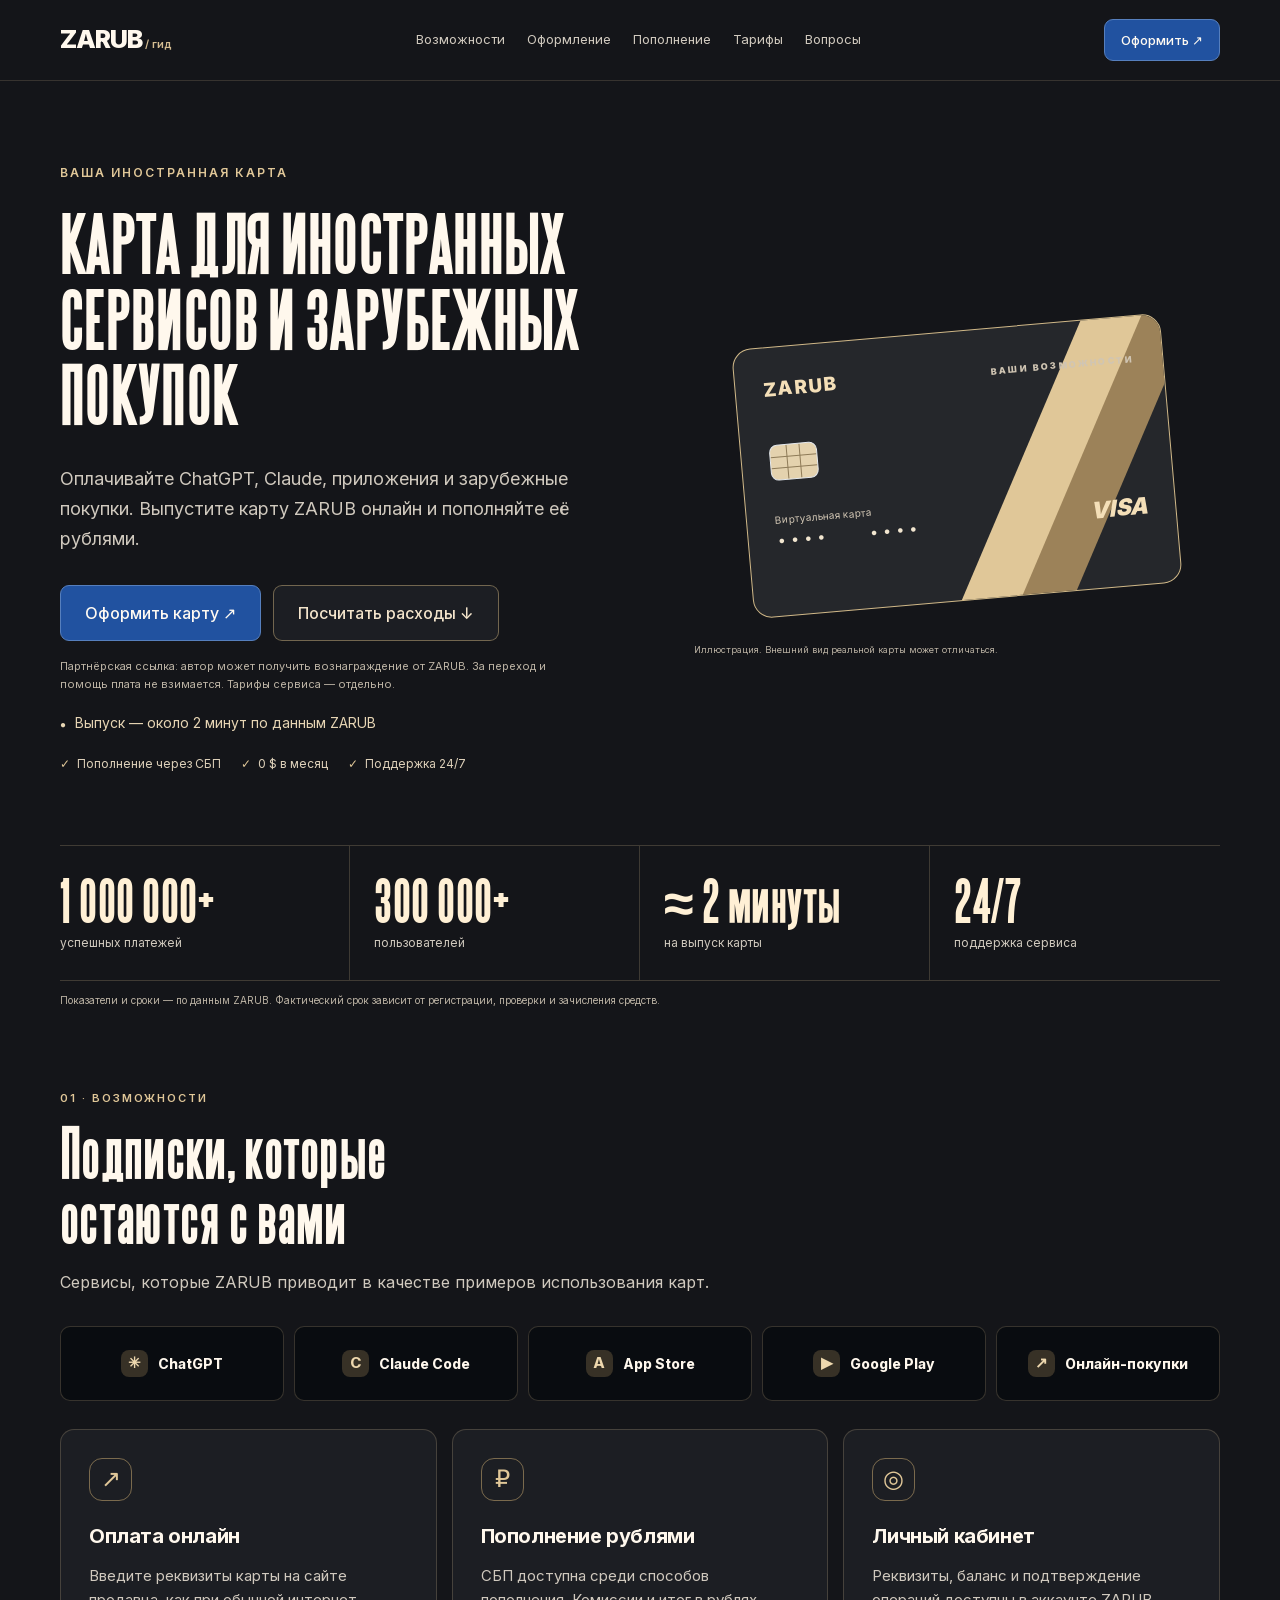
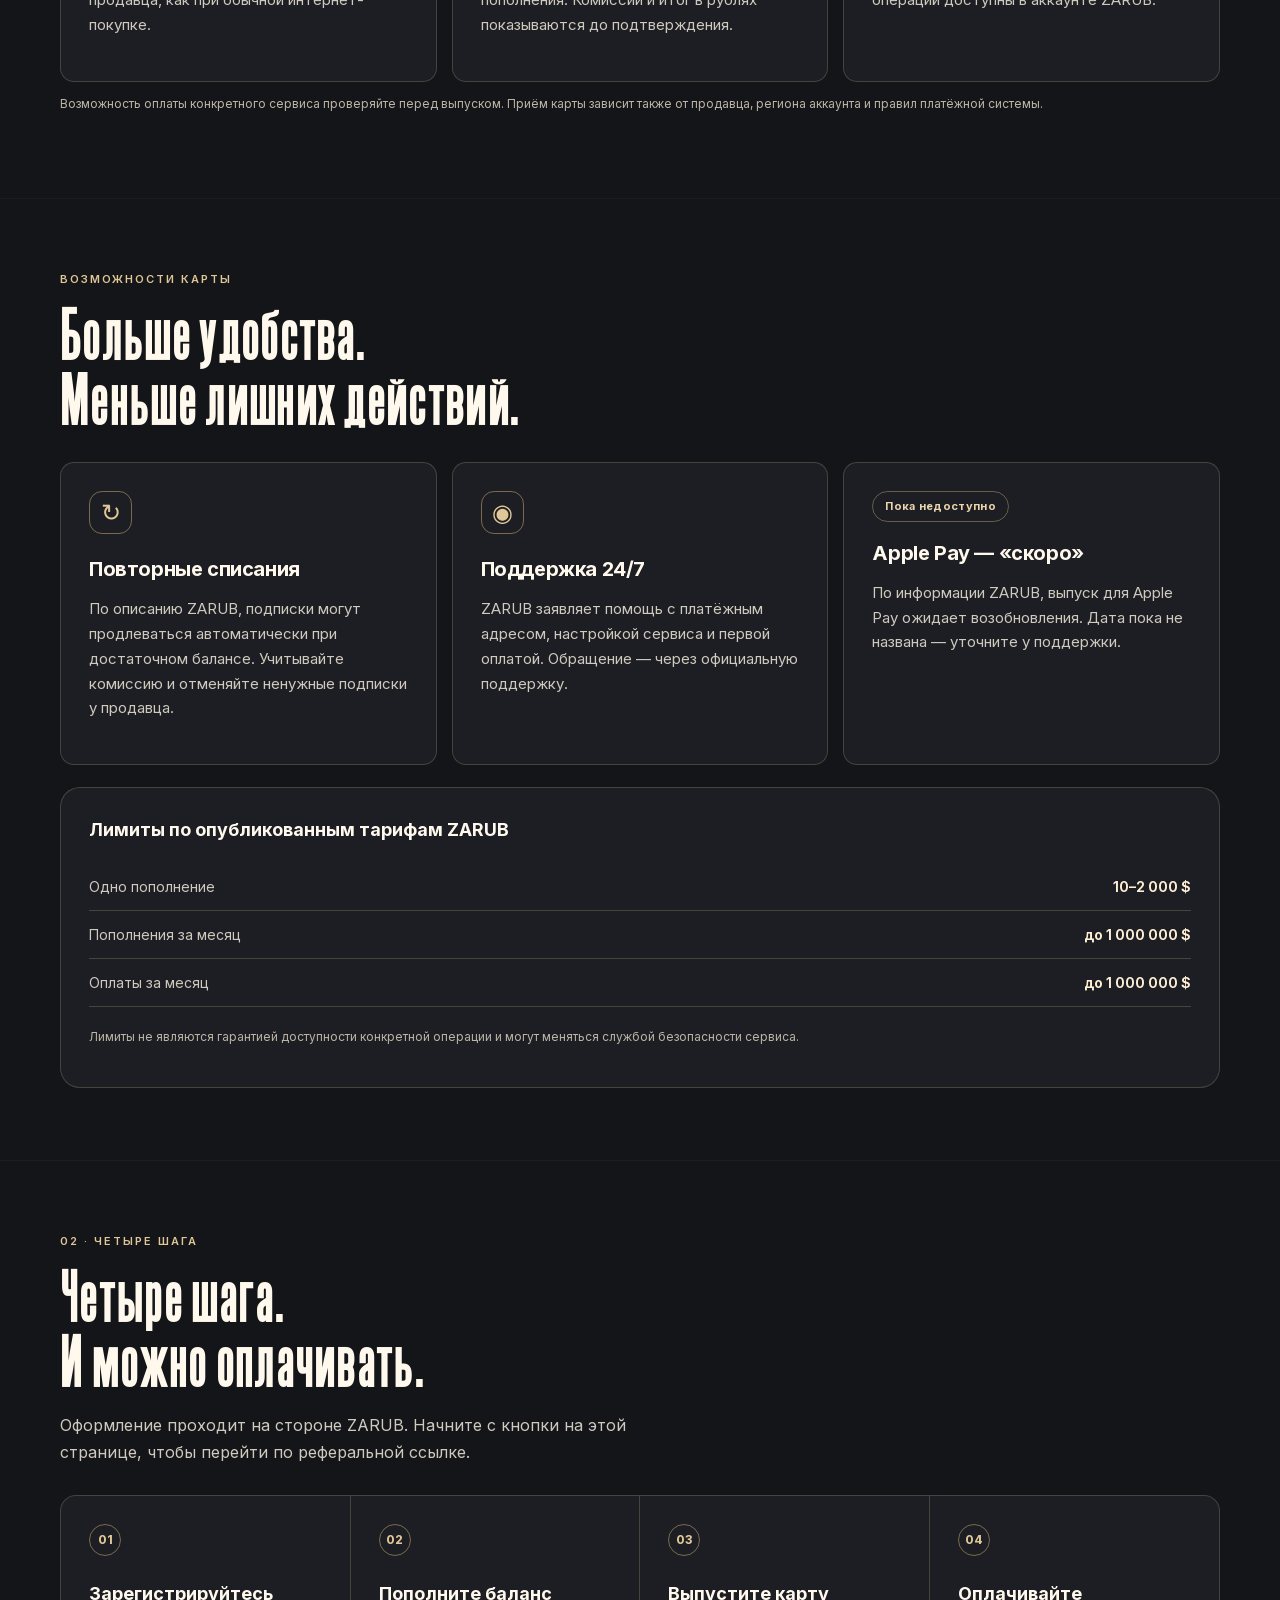
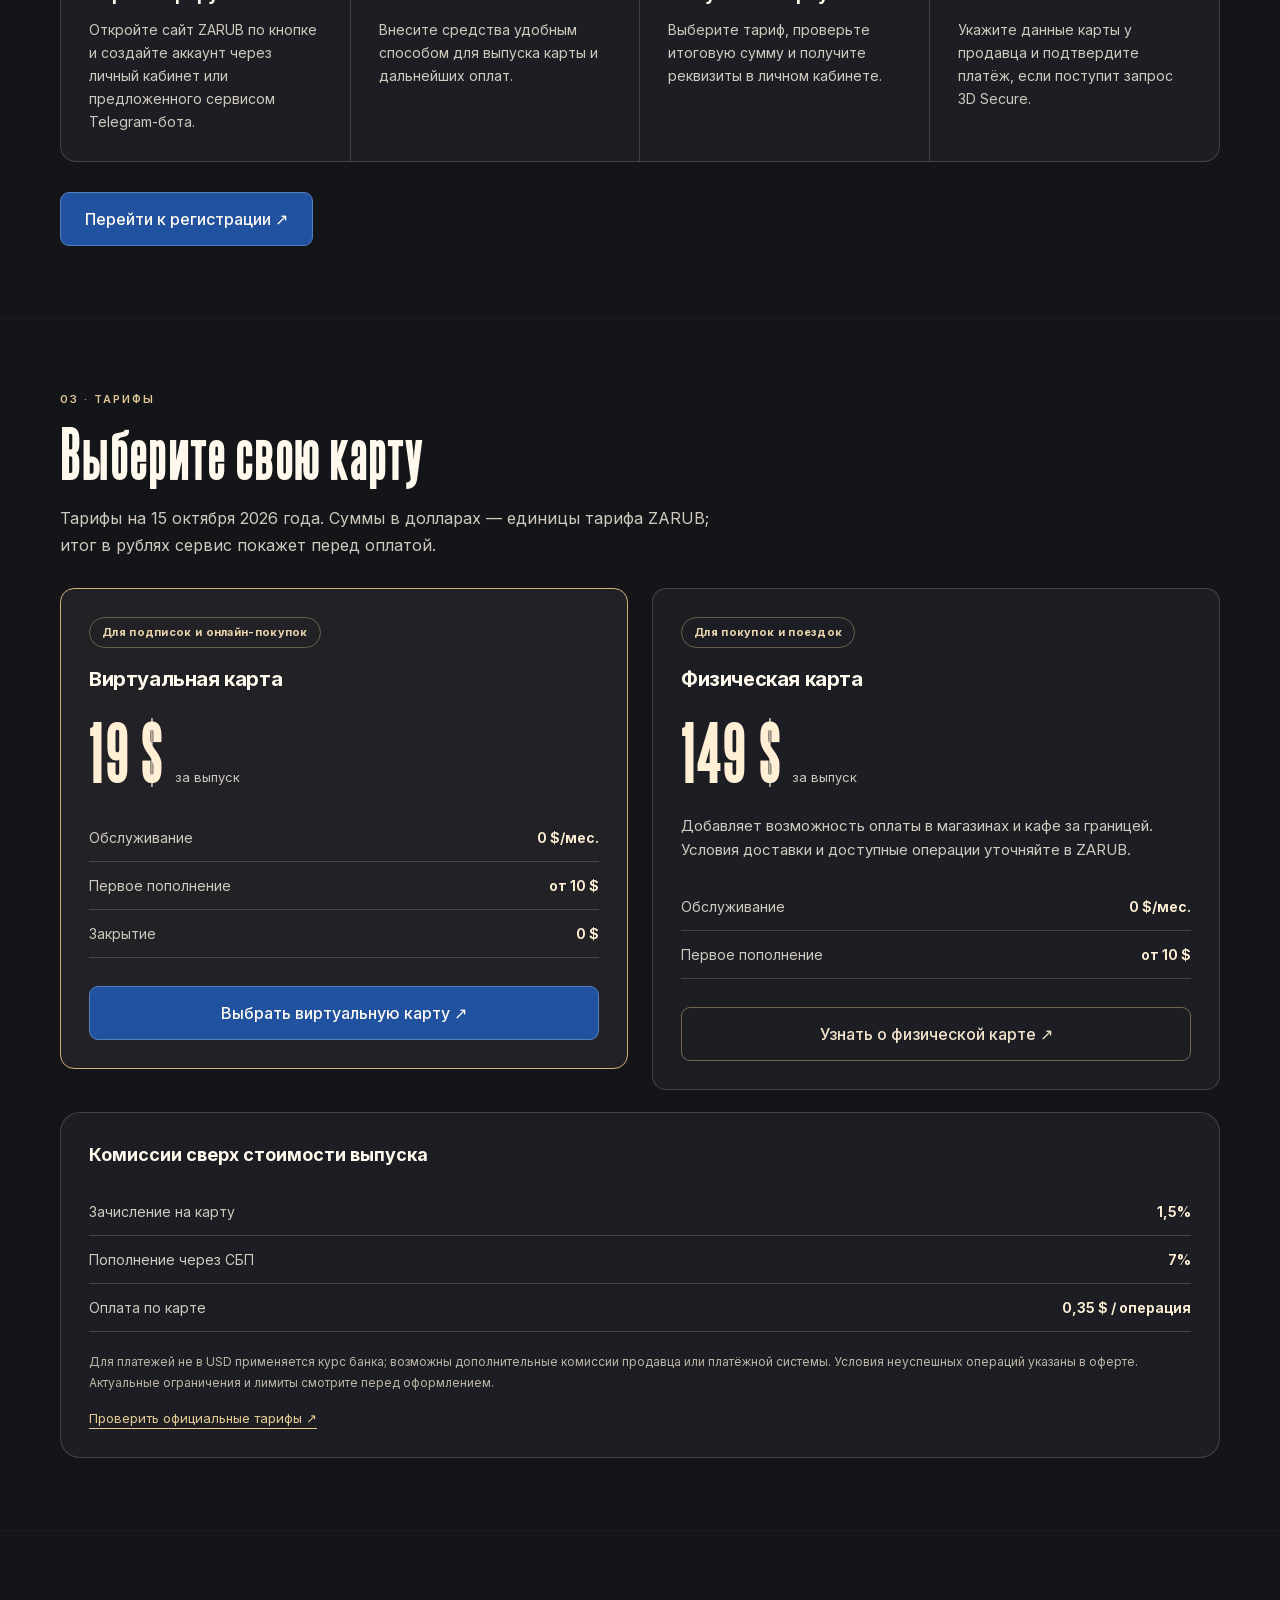
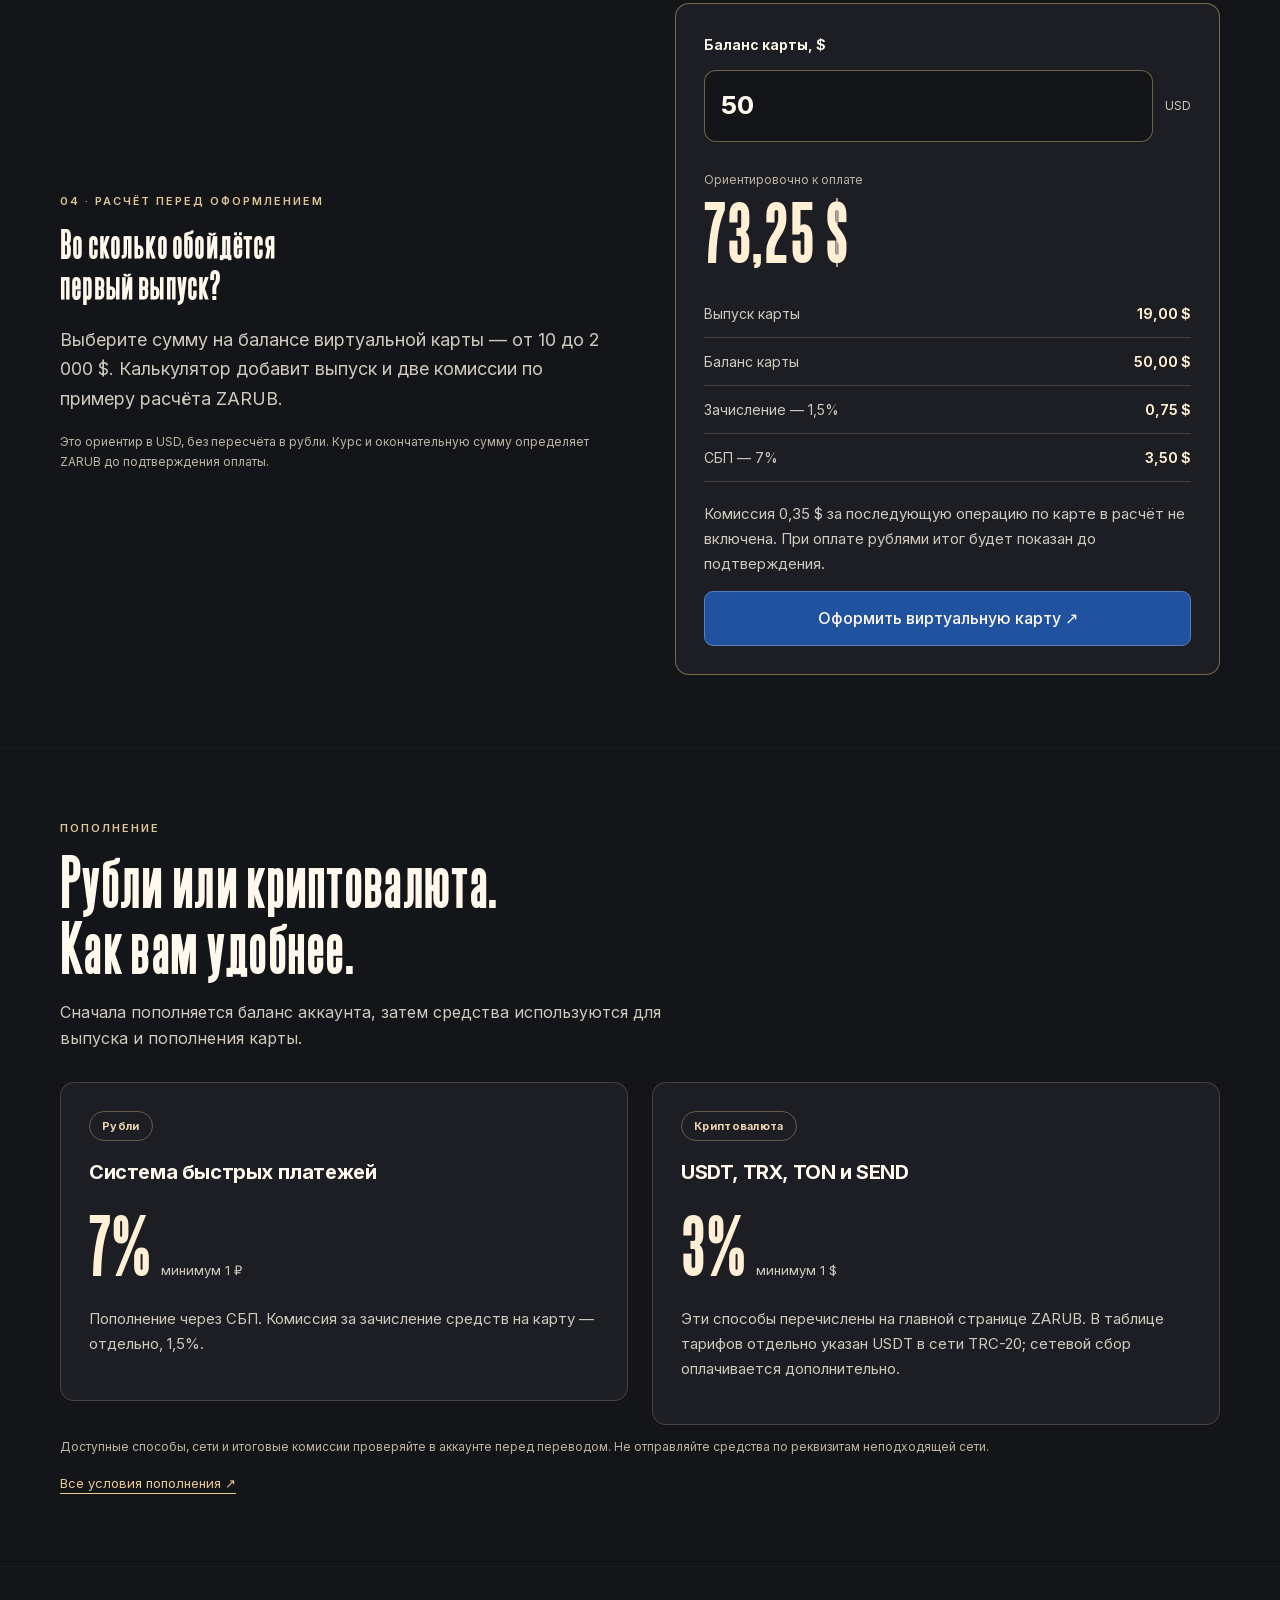
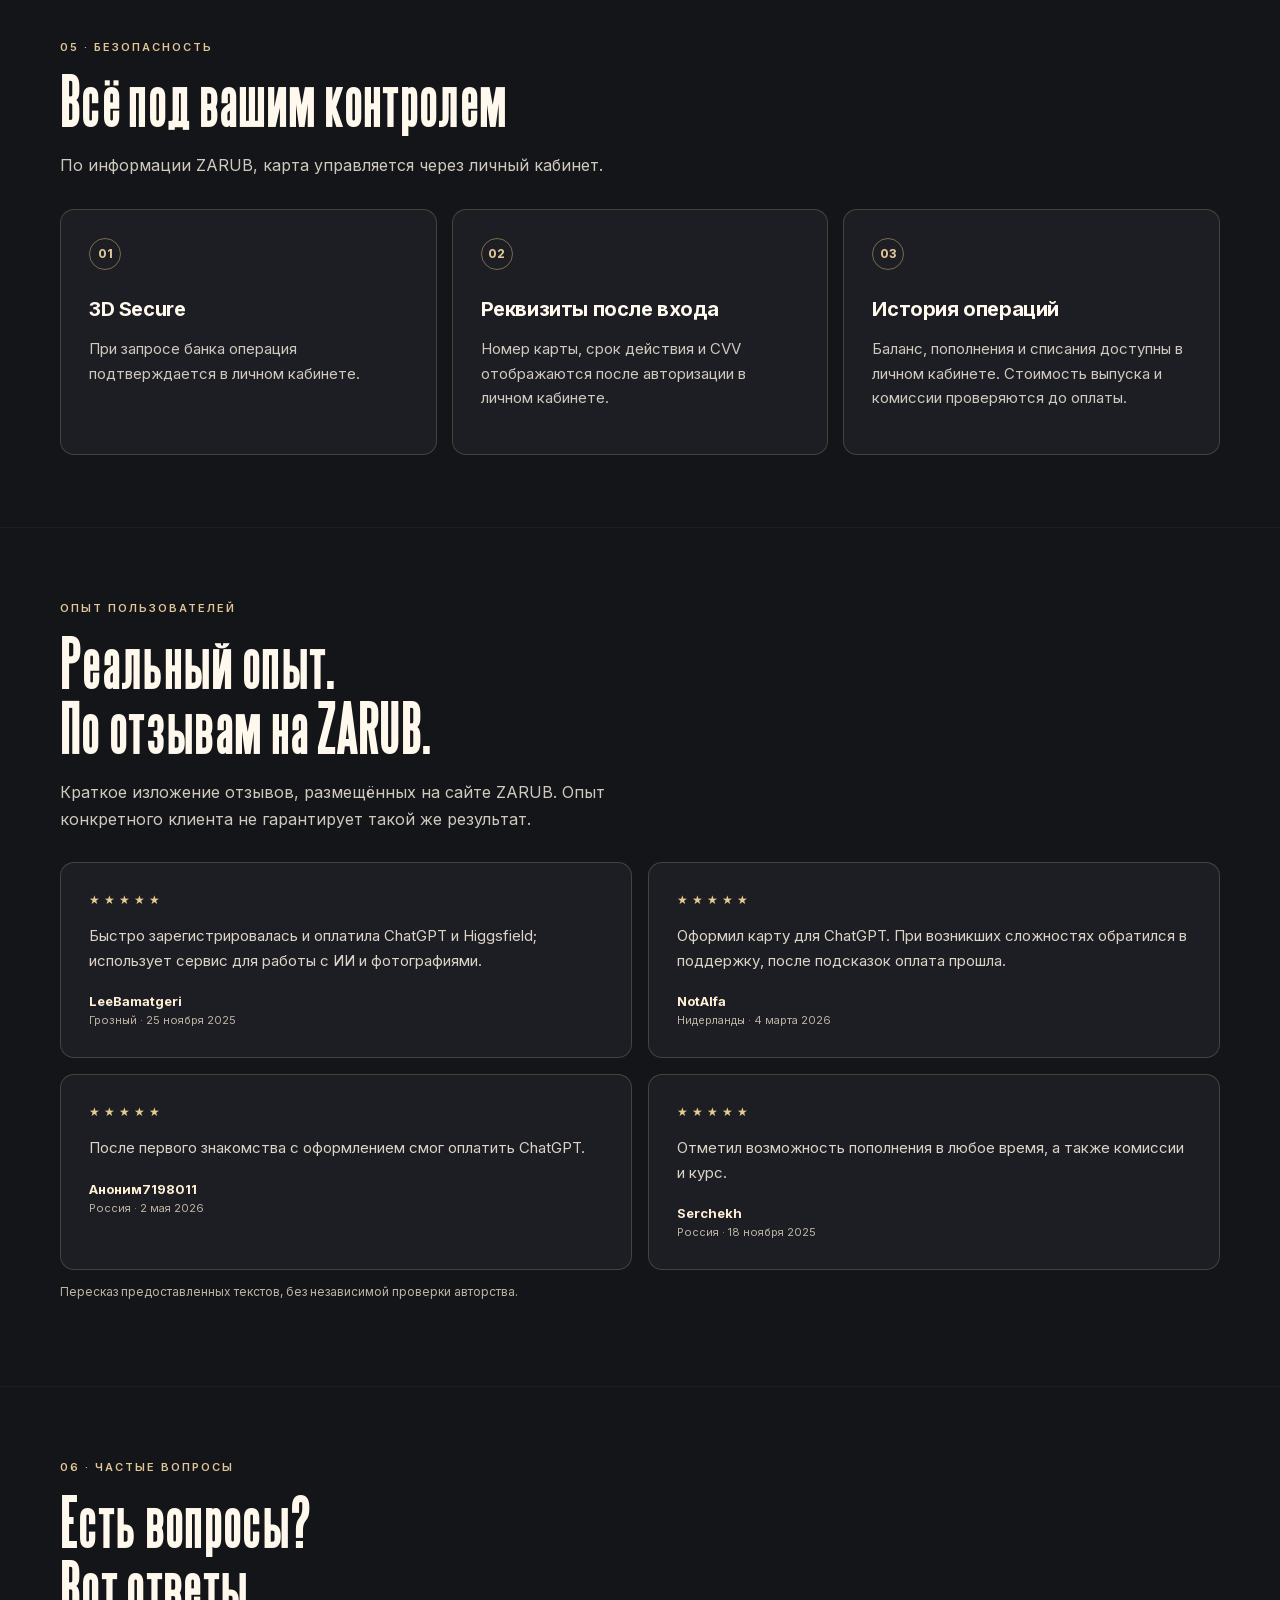
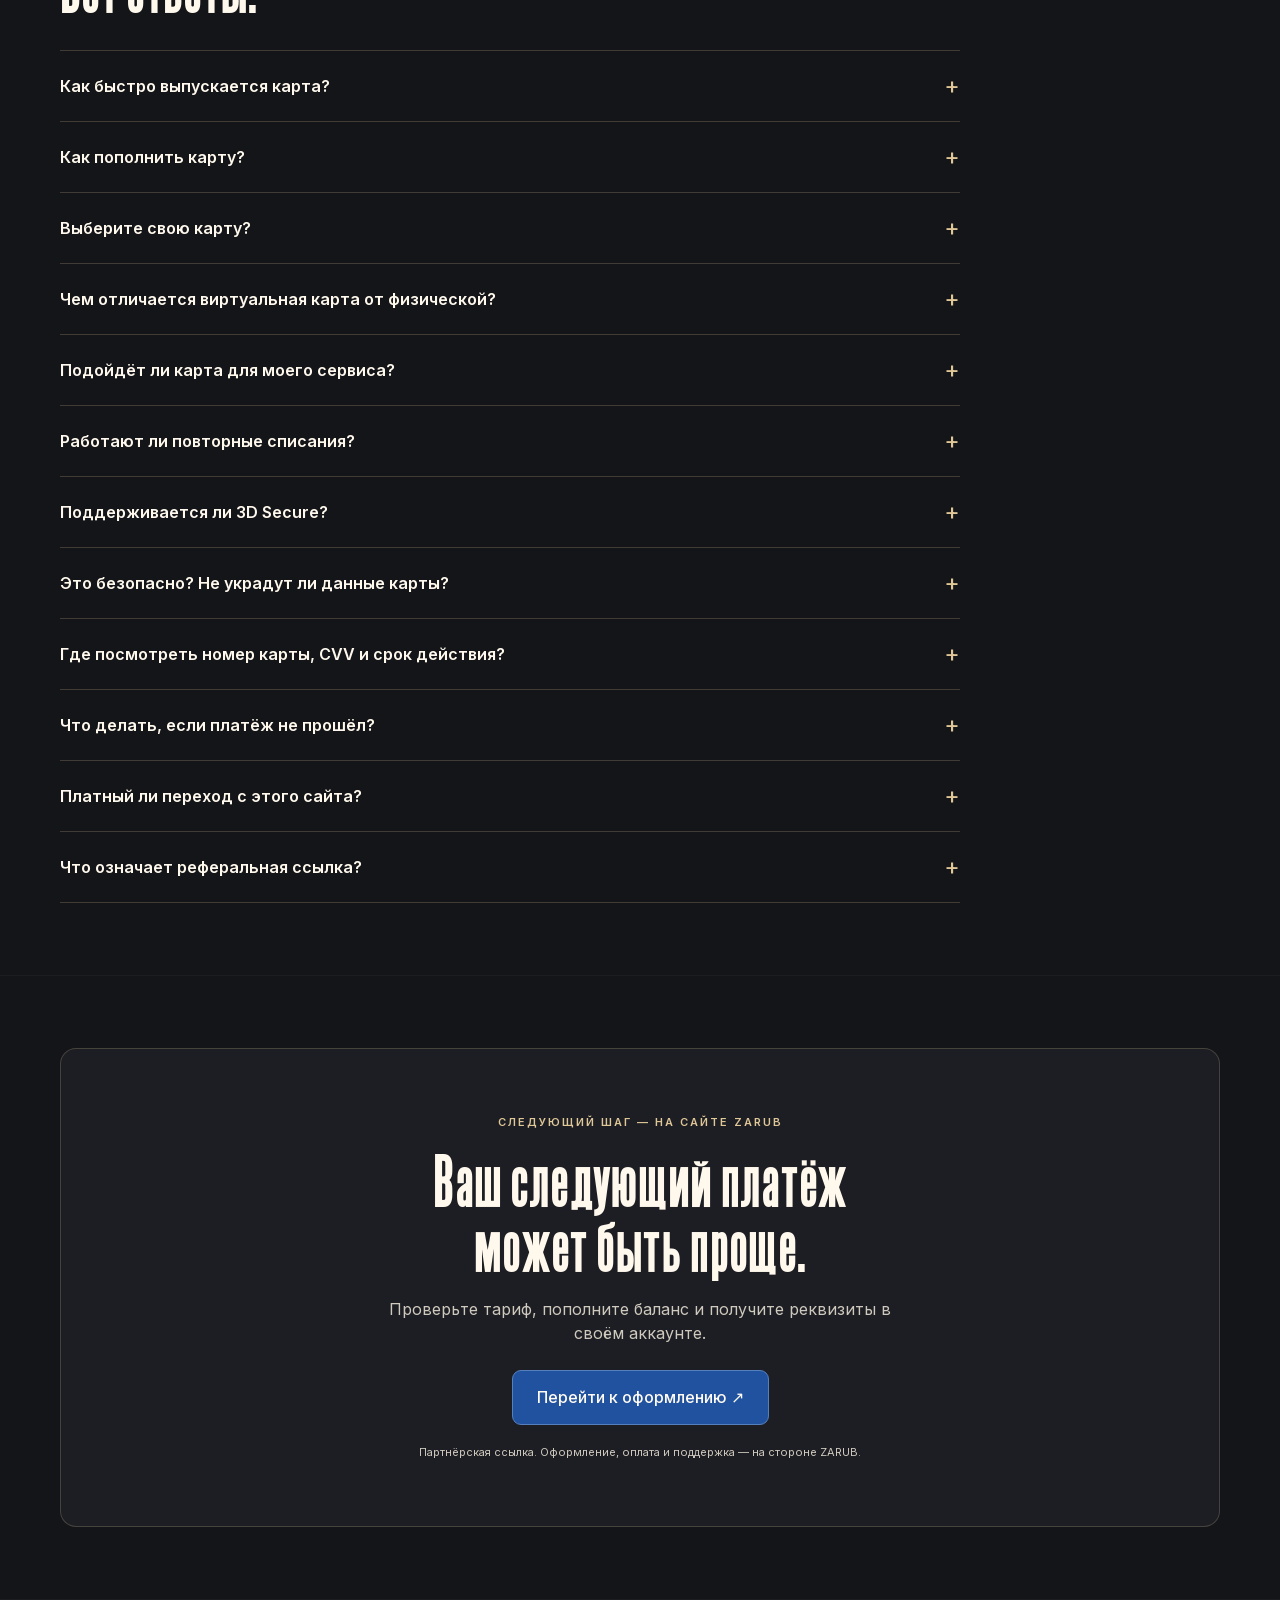
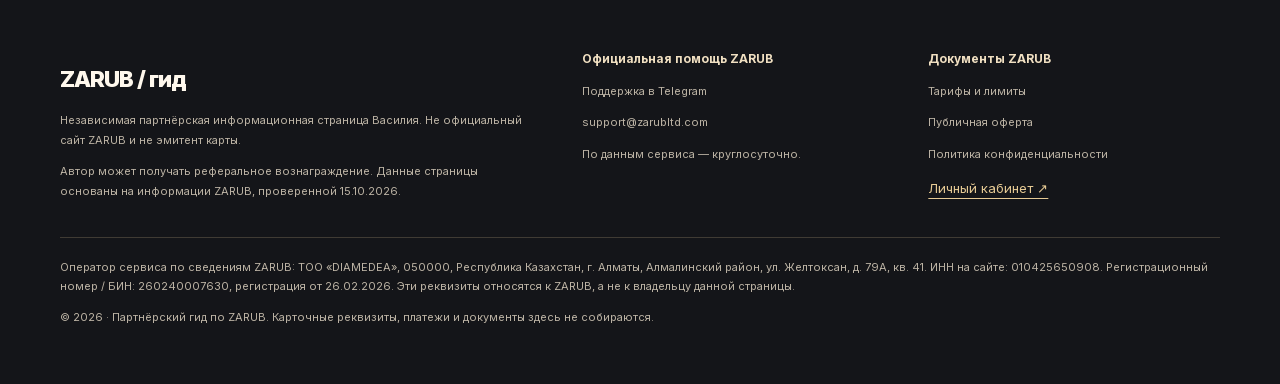
==== index.html @ df10bb23 "Publish full ZARUB referral website with calculator and search metadata" ====
<!doctype html>
<html lang="ru">
<head>
<meta charset="utf-8"><meta name="viewport" content="width=device-width, initial-scale=1">
<title>Карта для зарубежных подписок и покупок — оформление ZARUB</title>
<meta name="description" content="Виртуальная карта ZARUB для зарубежных сервисов: тарифы, комиссии, калькулятор расходов и оформление по партнёрской ссылке. Пополнение рублями через СБП.">
<meta name="robots" content="index,follow">

<meta name="theme-color" content="#141519"><link rel="stylesheet" href="assets/site.css"><link rel="canonical" href="https://vasiliy1564.github.io/card-guide/">
<link rel="icon" href="assets/favicon.svg" type="image/svg+xml">
<meta property="og:type" content="website">
<meta property="og:locale" content="ru_RU">
<meta property="og:title" content="Карта для зарубежных подписок и покупок — оформление ZARUB">
<meta property="og:description" content="Виртуальная карта ZARUB для зарубежных сервисов: тарифы, комиссии, калькулятор расходов и оформление по партнёрской ссылке. Пополнение рублями через СБП.">
<meta property="og:url" content="https://vasiliy1564.github.io/card-guide/">
</head><body><a class="skip-link" href="#services">К содержимому</a>
<header><div class="container nav"><a class="brand" href="#top">ZARUB<span> / гид</span></a><nav aria-label="Навигация"><a href="#services">Возможности</a><a href="#how">Оформление</a><a href="#topup">Пополнение</a><a href="#tariffs">Тарифы</a><a href="#faq">Вопросы</a></nav><a class="btn sm" href="https://zarub.io/?ref=wRZ2e0" target="_blank" rel="sponsored noopener">Оформить ↗</a></div></header>
<main id="top"><div class="container"><div class="hero"><div class="hero-copy"><span class="badge">Ваша иностранная карта</span><h1>Карта для иностранных сервисов и зарубежных покупок</h1><p class="lead">Оплачивайте ChatGPT, Claude, приложения и зарубежные покупки. Выпустите карту ZARUB онлайн и пополняйте её рублями.</p><div class="actions"><a class="btn" href="https://zarub.io/?ref=wRZ2e0" target="_blank" rel="sponsored noopener">Оформить карту ↗</a><a class="btn outline" href="#tariffs">Посчитать расходы ↓</a></div><p class="micro">Партнёрская ссылка: автор может получить вознаграждение от ZARUB. За переход и помощь плата не взимается. Тарифы сервиса — отдельно.</p><p class="hero-speed">Выпуск — около 2 минут по данным ZARUB</p><div class="hero-points"><span>Пополнение через СБП</span><span>0 $ в месяц</span><span>Поддержка 24/7</span></div></div><div class="visual"><div class="glow"></div><div class="visual-orbit"></div><div class="virtualcard" role="img" aria-label="Условная иллюстрация виртуальной карты, не реальные реквизиты"><div class="cardtop"><span>ZARUB</span><span class="card-kind">ВАШИ ВОЗМОЖНОСТИ</span></div><div class="chip"></div><div class="cardbottom"><div><small>Виртуальная карта</small><strong>•••• &nbsp; ••••</strong></div><div class="cardbrand">VISA</div></div></div><div class="floating"><strong>Около 2 минут на выпуск</strong>По информации сервиса</div><span class="visual-caption">Иллюстрация. Внешний вид реальной карты может отличаться.</span></div></div><div class="stats"><div class="stat"><strong>1 000 000+</strong><span>успешных платежей</span></div><div class="stat"><strong>300 000+</strong><span>пользователей</span></div><div class="stat"><strong>≈ 2 минуты</strong><span>на выпуск карты</span></div><div class="stat"><strong>24/7</strong><span>поддержка сервиса</span></div></div><p class="stat-note">Показатели и сроки — по данным ZARUB. Фактический срок зависит от регистрации, проверки и зачисления средств.</p></div>
<section id="services"><div class="container"><div class="sectionhead"><div class="section-label">01 · Возможности</div><h2>Подписки, которые<br>остаются с вами</h2><p>Сервисы, которые ZARUB приводит в качестве примеров использования карт.</p></div><div class="services"><span class="service"><em aria-hidden="true">✳</em>ChatGPT</span><span class="service"><em aria-hidden="true">C</em>Claude Code</span><span class="service"><em aria-hidden="true">A</em>App Store</span><span class="service"><em aria-hidden="true">▶</em>Google Play</span><span class="service"><em aria-hidden="true">↗</em>Онлайн-покупки</span></div><div class="grid"><article class="tile"><div class="icon">↗</div><h3>Оплата онлайн</h3><p>Введите реквизиты карты на сайте продавца, как при обычной интернет-покупке.</p></article><article class="tile"><div class="icon">₽</div><h3>Пополнение рублями</h3><p>СБП доступна среди способов пополнения. Комиссии и итог в рублях показываются до подтверждения.</p></article><article class="tile"><div class="icon">◎</div><h3>Личный кабинет</h3><p>Реквизиты, баланс и подтверждение операций доступны в аккаунте ZARUB.</p></article></div><p class="fine">Возможность оплаты конкретного сервиса проверяйте перед выпуском. Приём карты зависит также от продавца, региона аккаунта и правил платёжной системы.</p></div></section><section id="features"><div class="container"><div class="sectionhead"><div class="section-label">Возможности карты</div><h2>Больше удобства.<br>Меньше лишних действий.</h2></div><div class="grid"><article class="tile"><div class="icon">↻</div><h3>Повторные списания</h3><p>По описанию ZARUB, подписки могут продлеваться автоматически при достаточном балансе. Учитывайте комиссию и отменяйте ненужные подписки у продавца.</p></article><article class="tile"><div class="icon">◉</div><h3>Поддержка 24/7</h3><p>ZARUB заявляет помощь с платёжным адресом, настройкой сервиса и первой оплатой. Обращение — через официальную поддержку.</p></article><article class="tile"><span class="badge">Пока недоступно</span><h3 style="margin-top:18px">Apple Pay — «скоро»</h3><p>По информации ZARUB, выпуск для Apple Pay ожидает возобновления. Дата пока не названа — уточните у поддержки.</p></article></div><div class="notice" style="margin-top:22px"><strong>Лимиты по опубликованным тарифам ZARUB</strong><div class="lines"><div class="row"><span>Одно пополнение</span><b>10–2 000 $</b></div><div class="row"><span>Пополнения за месяц</span><b>до 1 000 000 $</b></div><div class="row"><span>Оплаты за месяц</span><b>до 1 000 000 $</b></div></div><p class="fine">Лимиты не являются гарантией доступности конкретной операции и могут меняться службой безопасности сервиса.</p></div></div></section><section id="how"><div class="container"><div class="sectionhead"><div class="section-label">02 · Четыре шага</div><h2>Четыре шага.<br>И можно оплачивать.</h2><p>Оформление проходит на стороне ZARUB. Начните с кнопки на этой странице, чтобы перейти по реферальной ссылке.</p></div><div class="steps"><article class="step"><div class="number">01</div><h3>Зарегистрируйтесь</h3><p>Откройте сайт ZARUB по кнопке и создайте аккаунт через личный кабинет или предложенного сервисом Telegram-бота.</p></article><article class="step"><div class="number">02</div><h3>Пополните баланс</h3><p>Внесите средства удобным способом для выпуска карты и дальнейших оплат.</p></article><article class="step"><div class="number">03</div><h3>Выпустите карту</h3><p>Выберите тариф, проверьте итоговую сумму и получите реквизиты в личном кабинете.</p></article><article class="step"><div class="number">04</div><h3>Оплачивайте</h3><p>Укажите данные карты у продавца и подтвердите платёж, если поступит запрос 3D Secure.</p></article></div><div class="actions"><a class="btn" href="https://zarub.io/?ref=wRZ2e0" target="_blank" rel="sponsored noopener">Перейти к регистрации ↗</a></div></div></section><section id="tariffs"><div class="container"><div class="sectionhead"><div class="section-label">03 · Тарифы</div><h2>Выберите свою карту</h2><p>Тарифы на 15 октября 2026 года. Суммы в долларах — единицы тарифа ZARUB; итог в рублях сервис покажет перед оплатой.</p></div><div class="split"><article class="tile"><span class="badge">Для подписок и онлайн-покупок</span><h3 style="margin-top:18px">Виртуальная карта</h3><div class="price">19 $ <small>за выпуск</small></div><div class="lines"><div class="row"><span>Обслуживание</span><b>0 $/мес.</b></div><div class="row"><span>Первое пополнение</span><b>от 10 $</b></div><div class="row"><span>Закрытие</span><b>0 $</b></div></div><a class="btn" href="https://zarub.io/?ref=wRZ2e0" target="_blank" rel="sponsored noopener">Выбрать виртуальную карту ↗</a></article><article class="tile"><span class="badge">Для покупок и поездок</span><h3 style="margin-top:18px">Физическая карта</h3><div class="price">149 $ <small>за выпуск</small></div><p>Добавляет возможность оплаты в магазинах и кафе за границей. Условия доставки и доступные операции уточняйте в ZARUB.</p><div class="lines"><div class="row"><span>Обслуживание</span><b>0 $/мес.</b></div><div class="row"><span>Первое пополнение</span><b>от 10 $</b></div></div><a class="btn outline" href="https://zarub.io/?ref=wRZ2e0" target="_blank" rel="sponsored noopener">Узнать о физической карте ↗</a></article></div><div class="notice" style="margin-top:22px"><strong>Комиссии сверх стоимости выпуска</strong><div class="lines"><div class="row"><span>Зачисление на карту</span><b>1,5%</b></div><div class="row"><span>Пополнение через СБП</span><b>7%</b></div><div class="row"><span>Оплата по карте</span><b>0,35 $ / операция</b></div></div><p class="fine">Для платежей не в USD применяется курс банка; возможны дополнительные комиссии продавца или платёжной системы. Условия неуспешных операций указаны в оферте. Актуальные ограничения и лимиты смотрите перед оформлением.</p><a class="source" href="https://zarub.io/tariffs" target="_blank" rel="noopener">Проверить официальные тарифы ↗</a></div></div></section><section id="calculator"><div class="container split"><div><div class="section-label">04 · Расчёт перед оформлением</div><h2 style="font-size:36px;line-height:1.15">Во сколько обойдётся<br>первый выпуск?</h2><p class="lead">Выберите сумму на балансе виртуальной карты — от 10 до 2 000 $. Калькулятор добавит выпуск и две комиссии по примеру расчёта ZARUB.</p><p class="fine">Это ориентир в USD, без пересчёта в рубли. Курс и окончательную сумму определяет ZARUB до подтверждения оплаты.</p></div><div class="tile"><label for="balance">Баланс карты, $</label><div class="money-input"><input id="balance" type="number" min="10" max="2000" step="0.01" value="50" inputmode="decimal" aria-describedby="calc-note"><span>USD</span></div><div id="calculation" aria-live="polite"><span class="fine">Ориентировочно к оплате</span><output id="total" class="sum">73,25 $</output><div class="lines"><div class="row"><span>Выпуск карты</span><b>19,00 $</b></div><div class="row"><span>Баланс карты</span><b id="base">50,00 $</b></div><div class="row"><span>Зачисление — 1,5%</span><b id="credit">0,75 $</b></div><div class="row"><span>СБП — 7%</span><b id="sbp">3,50 $</b></div></div></div><p id="calc-note" class="fine">Комиссия 0,35 $ за последующую операцию по карте в расчёт не включена. При оплате рублями итог будет показан до подтверждения.</p><a class="btn" href="https://zarub.io/?ref=wRZ2e0" target="_blank" rel="sponsored noopener">Оформить виртуальную карту ↗</a></div></div></section><section id="topup"><div class="container"><div class="sectionhead"><div class="section-label">Пополнение</div><h2>Рубли или криптовалюта.<br>Как вам удобнее.</h2><p>Сначала пополняется баланс аккаунта, затем средства используются для выпуска и пополнения карты.</p></div><div class="split"><article class="tile"><span class="badge">Рубли</span><h3 style="margin-top:18px">Система быстрых платежей</h3><div class="price">7% <small>минимум 1 ₽</small></div><p>Пополнение через СБП. Комиссия за зачисление средств на карту — отдельно, 1,5%.</p></article><article class="tile"><span class="badge">Криптовалюта</span><h3 style="margin-top:18px">USDT, TRX, TON и SEND</h3><div class="price">3% <small>минимум 1 $</small></div><p>Эти способы перечислены на главной странице ZARUB. В таблице тарифов отдельно указан USDT в сети TRC-20; сетевой сбор оплачивается дополнительно.</p></article></div><p class="fine">Доступные способы, сети и итоговые комиссии проверяйте в аккаунте перед переводом. Не отправляйте средства по реквизитам неподходящей сети.</p><a class="source" href="https://zarub.io/tariffs" target="_blank" rel="noopener">Все условия пополнения ↗</a></div></section><section id="security"><div class="container"><div class="sectionhead"><div class="section-label">05 · Безопасность</div><h2>Всё под вашим контролем</h2><p>По информации ZARUB, карта управляется через личный кабинет.</p></div><div class="grid"><article class="tile"><div class="number">01</div><h3>3D Secure</h3><p>При запросе банка операция подтверждается в личном кабинете.</p></article><article class="tile"><div class="number">02</div><h3>Реквизиты после входа</h3><p>Номер карты, срок действия и CVV отображаются после авторизации в личном кабинете.</p></article><article class="tile"><div class="number">03</div><h3>История операций</h3><p>Баланс, пополнения и списания доступны в личном кабинете. Стоимость выпуска и комиссии проверяются до оплаты.</p></article></div></div></section><section id="reviews"><div class="container"><div class="sectionhead"><div class="section-label">Опыт пользователей</div><h2>Реальный опыт.<br>По отзывам на ZARUB.</h2><p>Краткое изложение отзывов, размещённых на сайте ZARUB. Опыт конкретного клиента не гарантирует такой же результат.</p></div><div class="reviews"><article class="tile"><div class="stars" aria-label="5 из 5 по опубликованному отзыву">★★★★★</div><p>Быстро зарегистрировалась и оплатила ChatGPT и Higgsfield; использует сервис для работы с ИИ и фотографиями.</p><strong>LeeBamatgeri</strong><div class="review-meta">Грозный · 25 ноября 2025</div></article><article class="tile"><div class="stars" aria-label="5 из 5 по опубликованному отзыву">★★★★★</div><p>Оформил карту для ChatGPT. При возникших сложностях обратился в поддержку, после подсказок оплата прошла.</p><strong>NotAlfa</strong><div class="review-meta">Нидерланды · 4 марта 2026</div></article><article class="tile"><div class="stars" aria-label="5 из 5 по опубликованному отзыву">★★★★★</div><p>После первого знакомства с оформлением смог оплатить ChatGPT.</p><strong>Аноним7198011</strong><div class="review-meta">Россия · 2 мая 2026</div></article><article class="tile"><div class="stars" aria-label="5 из 5 по опубликованному отзыву">★★★★★</div><p>Отметил возможность пополнения в любое время, а также комиссии и курс.</p><strong>Serchekh</strong><div class="review-meta">Россия · 18 ноября 2025</div></article></div><p class="fine">Пересказ предоставленных текстов, без независимой проверки авторства.</p></div></section><section id="faq"><div class="container"><div class="sectionhead"><div class="section-label">06 · Частые вопросы</div><h2>Есть вопросы?<br>Вот ответы.</h2></div><div class="faq"><details><summary>Как быстро выпускается карта?</summary><p>ZARUB указывает около двух минут. Регистрация, проверки и пополнение могут потребовать дополнительного времени.</p></details><details><summary>Как пополнить карту?</summary><p>Через способы, доступные в вашем аккаунте ZARUB. Для СБП заявлена комиссия 7%; за зачисление на карту — 1,5%. Проверьте итоговую сумму перед оплатой.</p></details><details><summary>Выберите свою карту?</summary><p>Виртуальная — 19 $, физическая — 149 $. Обслуживание по опубликованным тарифам — 0 $ в месяц. Пополнение и операции оплачиваются отдельно.</p></details><details><summary>Чем отличается виртуальная карта от физической?</summary><p>Виртуальная предназначена для онлайн-оплаты. Физическая дополнительно рассчитана на покупки в магазинах и поездки за границей. Доступность конкретных операций уточняйте у сервиса.</p></details><details><summary>Подойдёт ли карта для моего сервиса?</summary><p>ZARUB приводит ChatGPT, Claude Code, App Store и Google Play среди примеров. Перед выпуском уточните совместимость вашего сервиса и региона аккаунта у поддержки.</p></details><details><summary>Работают ли повторные списания?</summary><p>По описанию ZARUB, рекуррентные списания поддерживаются при достаточном балансе. Совместимость конкретной подписки уточняйте у поддержки. Для отмены автопродления используйте настройки самого сервиса-продавца.</p></details><details><summary>Поддерживается ли 3D Secure?</summary><p>Согласно описанию ZARUB, подтверждение при запросе банка выполняется в личном кабинете.</p></details><details><summary>Это безопасно? Не украдут ли данные карты?</summary><p>ZARUB сообщает о доступе к реквизитам через аккаунт и подтверждении 3D Secure. Это не исключает всех рисков. Не сообщайте пароли и коды посторонним; данные карты вводите только на проверенной странице оплаты.</p></details><details><summary>Где посмотреть номер карты, CVV и срок действия?</summary><p>В личном кабинете ZARUB после оформления. На этой странице реквизиты и документы не запрашиваются.</p></details><details><summary>Что делать, если платёж не прошёл?</summary><p>Проверьте реквизиты, баланс с учётом комиссии и запрос подтверждения. Обратитесь в официальную поддержку ZARUB; до повторных попыток изучите условия комиссий за неуспешные операции в оферте.</p></details><details><summary>Платный ли переход с этого сайта?</summary><p>Нет. Автор страницы не берёт плату за переход и помощь. За выпуск карты и операции взимает плату ZARUB по своим тарифам.</p></details><details><summary>Что означает реферальная ссылка?</summary><p>Кнопки оформления ведут на zarub.io с кодом wRZ2e0. Если выполнены условия партнёрской программы, автор страницы может получить вознаграждение от ZARUB. Учёт перехода и начисление определяет сервис.</p></details></div></div></section><section><div class="container"><div class="cta"><div class="eyebrow">Следующий шаг — на сайте ZARUB</div><h2>Ваш следующий платёж<br>может быть проще.</h2><p>Проверьте тариф, пополните баланс и получите реквизиты в своём аккаунте.</p><a class="btn" href="https://zarub.io/?ref=wRZ2e0" target="_blank" rel="sponsored noopener">Перейти к оформлению ↗</a><p class="micro" style="margin:18px auto 0">Партнёрская ссылка. Оформление, оплата и поддержка — на стороне ZARUB.</p></div></div></section></main>
<footer><div class="container" style="display:block"><div class="footer-grid"><div><a class="brand" href="#top" style="text-decoration:none">ZARUB / гид</a><p>Независимая партнёрская информационная страница Василия. Не официальный сайт ZARUB и не эмитент карты.</p><p>Автор может получать реферальное вознаграждение. Данные страницы основаны на информации ZARUB, проверенной 15.10.2026.</p></div><div><strong>Официальная помощь ZARUB</strong><a href="https://t.me/zarub_help_bot" target="_blank" rel="noopener">Поддержка в Telegram</a><a href="mailto:support@zarubltd.com">support@zarubltd.com</a><p>По данным сервиса — круглосуточно.</p></div><div><strong>Документы ZARUB</strong><a href="https://zarub.io/tariffs" target="_blank" rel="noopener">Тарифы и лимиты</a><a href="https://zarub.io/offer" target="_blank" rel="noopener">Публичная оферта</a><a href="https://zarub.io/privacy" target="_blank" rel="noopener">Политика конфиденциальности</a><a class="source" href="https://zarub.io/?ref=wRZ2e0" target="_blank" rel="sponsored noopener">Личный кабинет ↗</a></div></div><p style="border-top:1px solid var(--line);padding-top:20px;margin-top:24px">Оператор сервиса по сведениям ZARUB: ТОО «DIAMEDEA», 050000, Республика Казахстан, г. Алматы, Алмалинский район, ул. Желтоксан, д. 79А, кв. 41. ИНН на сайте: 010425650908. Регистрационный номер / БИН: 260240007630, регистрация от 26.02.2026. Эти реквизиты относятся к ZARUB, а не к владельцу данной страницы.</p><p>© 2026 · Партнёрский гид по ZARUB. Карточные реквизиты, платежи и документы здесь не собираются.</p></div></footer><div class="mobile-cta"><a class="btn" href="https://zarub.io/?ref=wRZ2e0" target="_blank" rel="sponsored noopener">Оформить карту в ZARUB ↗</a></div>
<script src="assets/site.js" defer></script></body></html>
---- assets/site.css ----
@font-face{font-family:ZHeading;src:url([data-uri]) format("opentype");font-weight:700;font-style:normal;font-display:block;}@font-face{font-family:ZInter;src:url([data-uri]) format("woff2");font-weight:100 900;font-style:normal;font-display:block;unicode-range:U+0301,U+0400-045F,U+0490-0491,U+04B0-04B1,U+2116;}@font-face{font-family:ZInter;src:url([data-uri]) format("woff2");font-weight:100 900;font-style:normal;font-display:block;unicode-range:U+0000-00FF,U+0131,U+0152-0153,U+02BB-02BC,U+02C6,U+02DA,U+02DC,U+0304,U+0308,U+0329,U+2000-206F,U+20AC,U+2122,U+2191,U+2193,U+2212,U+2215,U+FEFF,U+FFFD;}
:root{color-scheme:dark;--bg:#060709;--panel:#0e1015;--text:#f7f8fc;--muted:#a5aab8;--line:#ffffff16;--accent:#7395ff;--blue:#345dff;--radius:22px}
*{box-sizing:border-box}html{scroll-behavior:smooth;scroll-padding-top:95px}body{margin:0;background:var(--bg);color:var(--text);font:16px/1.6 system-ui,-apple-system,"Segoe UI",Arial,sans-serif;-webkit-font-smoothing:antialiased}::selection{background:#345dff;color:white}a{color:inherit;text-decoration:none}button,input{font:inherit}a:focus-visible,summary:focus-visible,input:focus-visible,button:focus-visible{outline:3px solid #92adff;outline-offset:5px}.container{width:min(1160px,calc(100% - 48px));margin:auto}header{position:sticky;top:0;z-index:30;background:#060709e8;border-bottom:1px solid var(--line)}.nav{height:80px;display:flex;align-items:center;justify-content:space-between;gap:24px}.brand{font-size:25px;font-weight:950;letter-spacing:-1.2px;white-space:nowrap}.brand span{font-size:12px;letter-spacing:.4px;color:#8299ec;font-weight:600}nav{display:flex;gap:22px;font-size:13px;color:#aeb4c4}nav a:hover{color:white}.btn{display:inline-flex;align-items:center;justify-content:center;gap:14px;min-height:54px;padding:15px 24px;border:1px solid #6280ff;border-radius:12px;background:#345dff;color:white;font-size:15px;font-weight:750;line-height:1.4;transition:background .18s,transform .18s}.btn:hover{background:#4c71ff;transform:translateY(-2px)}.btn.outline{background:#ffffff04;border:1px solid #ffffff32;}.btn.outline:hover{background:#ffffff0c}.btn.sm{min-height:42px;padding:10px 16px;font-size:13px}.hero{display:grid;grid-template-columns:1.15fr 1fr;align-items:center;gap:30px;min-height:650px;padding:74px 0 56px}.badge{display:inline-flex;align-items:center;gap:8px;border:1px solid #5778ff42;background:#3158ff0a;color:#9bb2ff;border-radius:30px;padding:6px 12px;font-size:11px;font-weight:700;letter-spacing:.3px}.hero h1{font-size:clamp(46px,5.8vw,76px);font-weight:850;line-height:1.04;letter-spacing:-3.8px;margin:22px 0 24px}.grad{color:#6e92ff}.lead{font-size:18px;line-height:1.65;color:#afb6c8;max-width:560px}.hero .lead{max-width:510px}.actions{display:flex;flex-wrap:wrap;gap:12px;margin-top:30px}.micro{font-size:11px;line-height:1.65;color:#858d9f;max-width:530px;margin-top:16px}.hero-points{display:flex;flex-wrap:wrap;gap:8px 20px;margin-top:22px;font-size:12px;color:#bdc7e4}.hero-points span:before{content:'✓';color:#799aff;margin-right:7px}.visual{position:relative;min-height:430px;display:grid;place-items:center;isolation:isolate}.glow{position:absolute;inset:10% -10%;z-index:-1;background:#0a0e11;}.visual-orbit{position:absolute;width:380px;height:380px;border:1px solid #6488ff20;border-radius:50%;transform:rotate(-24deg) scaleY(.75);z-index:-1}.visual-orbit:after{content:'';position:absolute;inset:35px;border:1px solid #6488ff14;border-radius:50%}.virtualcard{position:relative;width:min(430px,100%);aspect-ratio:1.59;border:1px solid #606672;border-radius:23px;padding:28px;background:#0a0e11;transform:perspective(900px) rotateY(-12deg) rotateZ(-9deg);overflow:hidden}.virtualcard:before{content:'';position:absolute;inset:-80% 8% -80% 66%;transform:rotate(28deg);background:#0a0e11;width:54px;}.virtualcard:after{content:'';position:absolute;inset:0;background:#0a0e11;pointer-events:none}.cardtop,.cardbottom{position:relative;z-index:1;display:flex;justify-content:space-between;align-items:center}.cardtop{font-size:19px;font-weight:850;letter-spacing:1px}.cardtop .card-kind{font-size:9px;color:#bdc7df;letter-spacing:1.4px}.chip{position:relative;width:48px;height:36px;margin-top:40px;border-radius:8px;background:#0a0e11;border:1px solid #e4e8ed;overflow:hidden}.chip:before{content:'';position:absolute;inset:11px 0;border-block:1px solid #5b626b}.chip:after{content:'';position:absolute;inset:0 16px;border-inline:1px solid #5b626b}.cardbottom{margin-top:25px;align-items:end}.cardbottom small{font-size:10px;color:#a3acbd}.cardbottom strong{display:block;font-family:monospace;font-size:17px;font-weight:500;letter-spacing:3px;color:#d1d7e3}.cardbrand{font-style:italic;font-weight:900;font-size:23px}.floating{position:absolute;right:-8px;bottom:16px;width:226px;background:#10141fee;border:1px solid #5471ff45;border-radius:14px;padding:15px 18px;color:#8e9bb8;font-size:11px}.floating strong{display:block;color:white;font-size:13px;margin-bottom:2px}.floating strong:before{content:'↗';display:inline-grid;place-items:center;background:#345dff;width:25px;height:25px;border-radius:7px;margin-right:9px}.visual-caption{position:absolute;bottom:-16px;left:0;font-size:9px;color:#707b94}.stats{display:grid;grid-template-columns:repeat(4,1fr);border-block:1px solid var(--line);margin-top:12px}.stat{padding:27px 24px;border-right:1px solid var(--line)}.stat:first-child{padding-left:0}.stat:last-child{border:0}.stat strong{display:block;font-size:29px;letter-spacing:-1px;font-weight:800}.stat span{font-size:11px;color:#929bac}.stat-note{font-size:10px;color:#778092;margin-top:12px}section{padding:80px 0;border-bottom:1px solid #ffffff09;scroll-margin-top:80px}.sectionhead{max-width:710px;margin-bottom:30px}.section-label,.eyebrow{color:#7194ff;font-size:11px;font-weight:750;text-transform:uppercase;letter-spacing:2px}.sectionhead h2,h2{font-size:clamp(30px,3.8vw,49px);font-weight:800;letter-spacing:-1.8px;line-height:1.13;margin:14px 0 18px}.sectionhead p{font-size:16px;line-height:1.65;color:var(--muted);max-width:650px;margin:0}.grid{display:grid;grid-template-columns:repeat(3,1fr);gap:15px}.tile{border:1px solid var(--line);border-radius:var(--radius);background:#0a0e11;padding:28px;min-width:0}.tile h3{font-size:20px;line-height:1.3;letter-spacing:-.4px;margin:12px 0}.tile p{font-size:14px;line-height:1.7;color:#a0a8ba}.icon{display:grid;place-items:center;width:43px;height:43px;border:1px solid #526cae66;background:#3158ff08;border-radius:13px;color:#7095ff;font-size:24px;margin-bottom:22px}.services{display:grid;grid-template-columns:repeat(5,1fr);gap:10px;margin:28px 0}.service{display:flex;align-items:center;justify-content:center;gap:10px;padding:23px 10px;background:#101218;border:1px solid var(--line);border-radius:14px;font-size:14px;font-weight:750;white-space:nowrap}.service em{display:grid;place-items:center;width:27px;height:27px;flex-shrink:0;border-radius:8px;background:#26345a;color:#a6bbff;font-size:15px;font-style:normal}.steps{display:grid;grid-template-columns:repeat(4,1fr);gap:0;border:1px solid var(--line);border-radius:22px;overflow:hidden;background:#0c0e12}.step{padding:28px;border-right:1px solid var(--line)}.step:last-child{border:0}.number{display:inline-grid;place-items:center;width:32px;height:32px;border:1px solid #5177e2;border-radius:50%;font-size:12px;color:#92aeff;font-weight:750;margin-bottom:14px}.step h3{font-size:18px;line-height:1.3;margin:12px 0}.step p{font-size:13px;line-height:1.65;color:#a0a8b8;margin:0}.split{display:grid;grid-template-columns:1fr 1fr;gap:24px;align-items:start}.price{font-size:55px;font-weight:850;letter-spacing:-3px;line-height:1.3;margin:24px 0}.price small{font-size:13px;letter-spacing:0;font-weight:500;color:#8f99ad}.lines{display:grid;margin:20px 0}.row{display:flex;justify-content:space-between;align-items:baseline;gap:18px;padding:13px 0;border-bottom:1px solid var(--line);font-size:14px}.row span{color:#9da6b8}.row b{white-space:nowrap;color:#f1f4ff;font-weight:650}.notice{padding:28px;border:1px solid #4a69bb45;background:#1d2f5d14;border-radius:20px}.notice>strong{font-size:18px}.notice p{margin:12px 0}.fine{font-size:11px;color:#8b95a9;line-height:1.7}.source{font-size:13px;color:#87a5ff;text-decoration:underline;text-underline-offset:5px}#tariffs .split>.tile:first-child{border-color:#4f75f0;background:#0a0e11;}#tariffs .split>.tile>.btn{width:100%;margin-top:8px}#calculator{background:#0a0e11;}#calculator .split{align-items:center;gap:70px}#calculator .tile{background:#0c101a;border-color:#5174e066}.money-input{display:flex;gap:12px;align-items:center;margin:14px 0 24px}.money-input input{min-width:0;width:100%;padding:16px;background:#060a12;border:1px solid #ffffff30;border-radius:12px;color:white;font-size:25px;font-weight:750}.money-input>span{color:#8f9ab2;font-size:12px}label{font-size:14px;font-weight:650}.sum{display:block;color:#86a4ff;font-size:46px;line-height:1.3;font-weight:850;letter-spacing:-2px;margin-top:6px}#calculator .btn{width:100%}.reviews{display:grid;grid-template-columns:repeat(2,1fr);gap:16px}.stars{color:#7194ff;letter-spacing:4px;font-size:12px}.review-meta{font-size:11px;color:#818b9f}.reviews .tile strong{font-size:13px}.reviews .tile p{font-size:15px;color:#c1c7d4}.faq{max-width:900px;display:grid;border-top:1px solid var(--line)}.faq details{border-bottom:1px solid var(--line);padding:23px 0}.faq summary{display:flex;justify-content:space-between;gap:30px;list-style:none;cursor:pointer;font-size:16px;font-weight:650;line-height:1.5}.faq summary::-webkit-details-marker{display:none}.faq summary:after{content:'+';flex-shrink:0;color:#789cff;font-size:24px;font-weight:400;line-height:1}.faq details[open] summary:after{content:'−'}.faq p{max-width:760px;color:#a2acbf;font-size:14px;line-height:1.75;margin:15px 0 0}.cta{position:relative;overflow:hidden;padding:65px 30px;text-align:center;border:1px solid #4864b750;border-radius:28px;background:#0a0e11;}.cta h2{max-width:700px;margin:18px auto;font-size:clamp(32px,4.5vw,56px)}.cta>p{max-width:540px;margin:0 auto 25px;color:#b4bfd8}.cta .btn{min-width:240px}footer{padding:48px 0 45px;color:#7d8799;font-size:11px;line-height:1.8}.footer-grid{display:grid;grid-template-columns:1.6fr 1fr 1fr;gap:55px}.footer-grid strong{color:#cbd3e3;font-size:12px}.footer-grid a{display:block;margin:12px 0}.footer-grid .brand{font-size:22px;color:white}.mobile-cta{display:none}.mobile-note{display:none}.hero h1 br{display:block}
@media(min-width:960px){#features .grid .tile:last-child{background:#0b0c10}.tile{transition:border-color .2s}.tile:hover{border-color:#53679c66}}
@media(max-width:1000px){nav{gap:13px;font-size:12px}.hero h1{font-size:56px}.hero{gap:18px}.cardtop{font-size:16px}.virtualcard{padding:24px}.chip{margin-top:30px}.cardbottom{margin-top:18px}.services{grid-template-columns:repeat(3,1fr)}.step{padding:22px}.hero{min-height:580px}#calculator .split{gap:32px}}
@media(max-width:800px){.container{width:calc(100% - 36px)}nav{display:none}.nav{height:66px;gap:10px}.brand{font-size:23px}.brand span{font-size:10px}.hero{grid-template-columns:1fr;padding:42px 0 25px;gap:8px;min-height:0}.hero h1{font-size:clamp(43px,9vw,67px);letter-spacing:-2.6px;margin:20px 0}.lead{font-size:16px}.hero .lead{max-width:580px}.hero .actions{margin-top:24px}.hero .actions .btn{flex:1}.visual{min-height:360px;margin:10px auto 24px;width:min(460px,100%)}.virtualcard{width:90%;padding:25px}.cardtop{font-size:18px}.chip{margin-top:36px}.cardbottom{margin-top:23px}.floating{right:0;bottom:8px;width:213px;padding:12px}.visual-caption{bottom:-13px;font-size:8px}.stats{grid-template-columns:repeat(2,1fr)}.stat{padding:20px!important}.stat:nth-child(2){border-right:0}.stat:nth-child(-n+2){border-bottom:1px solid var(--line)}.stat strong{font-size:25px}.stat span{font-size:11px}.stat-note{font-size:9px;line-height:1.6}section{padding:52px 0}.sectionhead{margin-bottom:25px}.sectionhead h2,h2{font-size:34px;letter-spacing:-1.4px}.sectionhead p{font-size:14px}.grid,.split{grid-template-columns:1fr}.grid{gap:12px}.tile{padding:24px;border-radius:18px}.grid .tile .icon{float:left;margin:0 18px 18px 0}.grid .tile h3{margin-top:5px}.grid .tile p{clear:both;margin-bottom:0}.steps{grid-template-columns:repeat(2,1fr)}.step:nth-child(2){border-right:0}.step:nth-child(-n+2){border-bottom:1px solid var(--line)}.services{grid-template-columns:repeat(2,1fr);gap:8px}.service{padding:17px 12px;font-size:13px;justify-content:flex-start}.services .service:last-child{grid-column:1/-1;justify-content:center}.price{font-size:50px;margin:20px 0}.notice{padding:22px}.row{font-size:13px;gap:12px}.reviews{grid-template-columns:1fr}.faq details{padding:21px 0}.faq summary{font-size:15px;gap:22px}.cta{padding:42px 22px;border-radius:22px}.cta h2{font-size:36px}.cta .btn{width:100%}.footer-grid{grid-template-columns:1fr;gap:25px}.footer-grid a{margin:8px 0}.mobile-cta{display:flex;position:fixed;bottom:0;inset-inline:0;z-index:40;padding:10px 18px calc(10px + env(safe-area-inset-bottom));background:#080a10f5;border-top:1px solid #526abe44;}.mobile-cta .btn{width:100%;min-height:48px;padding:12px}footer{padding-bottom:110px}.micro{font-size:10px}.fine{font-size:11px}.sum{font-size:42px}#calculator .split{gap:24px}#calculator h2{font-size:34px!important}}
@media(max-width:390px){.container{width:calc(100% - 30px)}.hero h1{font-size:43px}.hero .actions{flex-direction:column}.hero .actions .btn{width:100%}.visual{min-height:310px}.virtualcard{padding:20px}.chip{margin-top:25px;width:42px;height:31px}.cardtop{font-size:16px}.cardbottom{margin-top:18px}.cardbottom strong{font-size:14px}.cardbottom small{font-size:9px}.card-kind{display:none}.floating{bottom:0}.visual-caption{bottom:-20px}.hero-points{font-size:11px;gap:8px 14px}.steps{grid-template-columns:1fr}.step{border-right:0;border-bottom:1px solid var(--line)}.sectionhead h2{font-size:31px}.nav .btn.sm{font-size:12px;padding:10px 12px}.stat{padding:18px 12px!important}.stat strong{font-size:23px}}
@media(prefers-reduced-motion:reduce){html{scroll-behavior:auto}*,*:before,*:after{transition:none!important;animation:none!important}.btn:hover{transform:none}}

:root{--bg:#040609;--panel:#0a0e11;--text:#e0dcda;--muted:#aaa7a7;--line:rgba(224,220,218,.13);--accent:#5886d6;--blue:#1c47c6}
body{background:#040609;color:#e0dcda;font-family:ZInter,Arial,sans-serif;line-height:1.5}header{background:#040609;border-bottom:1px solid var(--line)}.brand{font-family:ZInter,Arial,sans-serif;font-weight:850;letter-spacing:-1px;color:#fff}.brand span{color:#999;font-size:11px;letter-spacing:0}.btn{background:#1c47c6;border-color:#345cbd;box-shadow:none;border-radius:9px;font-weight:500;font-size:16px}.btn:hover{background:#2456d4;transform:none}.btn.outline{background:transparent;border-color:#353638;color:#e0dcda}.btn.outline:hover{background:#101216}.hero{padding-top:78px;padding-bottom:60px;min-height:610px}.hero h1{font-family:ZHeading,"Arial Narrow",sans-serif;font-size:clamp(64px,5.8vw,88px);font-weight:700;font-synthesis:none;letter-spacing:.005em;line-height:1.02;text-transform:uppercase;margin:24px 0 30px;max-width:100%}.hero .grad{color:inherit}.hero .lead{font-size:18px;line-height:1.65;color:#aaa7a7}.hero>.hero-copy>.badge{background:transparent;border:0;padding:0;border-radius:0;color:#5886d6;text-transform:uppercase;letter-spacing:2px;font-weight:600;font-size:12px}.hero .actions{margin-top:32px}.hero .actions .btn{min-height:56px;padding-inline:24px}.hero-points{color:#b0b6c3}.hero-points span:before{color:#6391df}.micro{font-size:11px;color:#8c8c90}.hero-speed{color:#84c18b;font-size:14px;margin-top:18px}.hero-speed:before{content:'●';font-size:10px;margin-right:9px}.glow,.visual-orbit,.floating{display:none}.visual{min-height:350px}.virtualcard{background:#111315;border-color:#666;box-shadow:none;transform:rotate(-5deg);border-radius:19px}.virtualcard:before{background:#1c47c6;box-shadow:48px 0 #4131a8}.virtualcard:after{display:none}.chip{background:#c7c9cc;box-shadow:none}.cardtop{color:#e0dcda}.card-kind{color:#a2a3a6}.cardbrand{color:#dedede}.cardbottom strong{color:#b2b3b7}.visual-caption{color:#7f8186}.stats{border-color:var(--line)}.stat strong{font-family:ZHeading,"Arial Narrow",sans-serif;font-size:54px;font-weight:700;letter-spacing:.01em;line-height:1.05}.stat span{color:#aaa7a7;font-size:12px}.stat-note{color:#777576}.sectionhead h2,h2,.cta h2{font-family:ZHeading,"Arial Narrow",sans-serif;font-size:clamp(50px,5vw,70px);font-weight:700;letter-spacing:.005em;line-height:1.02;font-synthesis:none}.sectionhead p{color:#aaa7a7;font-size:16px}.section-label,.eyebrow{color:#5886d6;font-weight:600;letter-spacing:2px}.tile{background:#0a0e11;border-color:var(--line);border-radius:14px}.tile:hover{border-color:#454951}.tile h3{font-family:ZInter,Arial,sans-serif;font-weight:700;font-size:20px}.tile p{color:#aaa7a7;font-size:15px;line-height:1.65}.services .service{background:#090c10;border-color:var(--line);border-radius:10px}.service em{background:#14213e;color:#83a5eb}.icon{background:transparent;border-color:#334362;color:#5886d6}.steps{background:#0a0e11;border-color:var(--line);border-radius:16px}.step{border-color:var(--line)}.step p{font-size:14px;color:#aaa7a7}.number{color:#7b9cde;border-color:#4a6ca9}.badge{background:transparent;border-color:#344363;color:#8ca6d9}.notice{background:#0a0e11;border-color:var(--line)}#tariffs .split>.tile:first-child{background:#0a0e11;border-color:#4568bc}#tariffs .split>.tile:last-child,#features .grid .tile:last-child{background:#0a0e11}.price{font-family:ZHeading,"Arial Narrow",sans-serif;font-size:74px;font-weight:700;letter-spacing:.01em;line-height:1}.price small{font-family:ZInter,Arial,sans-serif;font-size:13px;font-weight:400;letter-spacing:0;color:#aaa7a7}.row span{color:#aaa7a7}.row b{color:#e0dcda}.row{border-color:var(--line)}.fine{color:#8d8c8e;font-size:12px}.source{color:#7e9fdf}.sum{font-family:ZHeading,"Arial Narrow",sans-serif;font-size:74px;font-weight:700;letter-spacing:.01em;line-height:1;color:#e0dcda}#calculator{background:#040609}#calculator .tile{background:#0a0e11;border-color:#34435f}.money-input input{background:#040609;border-color:#3b404a;color:#e0dcda}.stars{color:#5886d6}.reviews .tile p{color:#b9b7b7}.review-meta{color:#88898e}.faq summary{font-weight:600;color:#e0dcda}.faq summary:after{color:#7e9fdf}.faq p{color:#aaa7a7}.cta{background:#0a0e11;border-color:#333c4e;border-radius:16px}.cta>p{color:#aaa7a7}footer{color:#88898e}.mobile-cta{background:#040609;border-top-color:#333944}section{padding:72px 0}.btn:focus-visible{outline-color:#83a8ee}
@media(max-width:1000px){.hero h1{font-size:68px}.stat strong{font-size:48px}}
@media(max-width:800px){.hero{padding:58px 0 35px;gap:26px}.hero h1{font-size:clamp(48px,11vw,76px);line-height:1.02;letter-spacing:.005em;margin:24px 0 26px}.hero .lead{font-size:16px;line-height:1.6}.hero .actions{align-items:flex-start;flex-direction:column;gap:12px}.hero .actions .btn{flex:none;width:auto;min-height:50px;font-size:16px}.hero .actions .btn.outline{font-size:13px;min-height:42px;padding:10px 15px}.hero>.hero-copy>.badge{font-size:12px;letter-spacing:1.8px}.visual{min-height:0;padding:20px 0 30px;margin-top:6px;display:block;width:100%}.virtualcard{width:min(430px,94%);margin:auto;transform:none;border-radius:17px;padding:25px}.visual-caption{bottom:6px;left:0;width:100%;text-align:center;font-size:8px}.hero-points{font-size:11px;margin-top:18px}.hero-speed{font-size:14px}.sectionhead h2,h2,.cta h2{font-size:52px;letter-spacing:.005em;line-height:1.02}.sectionhead p{font-size:15px}.tile p{font-size:15px}.price,.sum{font-size:68px}.stat strong{font-size:48px}.stat{border-color:var(--line)}.stat:nth-child(-n+2){border-bottom-color:var(--line)}.stat span{font-size:11px}.cta h2{font-size:54px}section{padding:60px 0}#calculator h2{font-size:52px!important;line-height:1.02!important}.micro{font-size:10px}.fine{font-size:11px}.footer-grid .brand{color:#e0dcda}.tile{padding:25px}}
@media(max-width:390px){.hero h1{font-size:48px;letter-spacing:.005em}.hero .actions .btn{width:auto}.virtualcard{padding:21px}.sectionhead h2{font-size:48px}.stat strong{font-size:44px}.cardtop{font-size:16px}.step{border-bottom-color:var(--line)}.brand{font-size:22px}}

/* Raise page luminance through readable foreground contrast. */
:root{--text:#fafafa;--muted:#c8cbd2;--accent:#8aafff;--blue:#2459ed;--line:#ffffff26}
body{color:#fafafa;background:#040609}header{background:#040609}.brand,.footer-grid .brand{color:#fff}.brand span{color:#bdc8df}nav{color:#c4cbd8}nav a:hover{color:#fff}
.hero h1,.sectionhead h2,h2,.cta h2,.tile h3,.step h3,.faq summary{color:#fafafa}.hero .lead,.lead,.sectionhead p,.tile p,.step p,.faq p,.cta>p{color:#c8cbd2}.hero>.hero-copy>.badge,.section-label,.eyebrow{color:#83aaff}.hero-points{color:#d1d9ed}.hero-points span:before{color:#9cbcff}.hero-speed{color:#9de0a5}
.btn{background:#2459ed;border-color:#5680f7;color:#fff;box-shadow:none}.btn:hover{background:#3670ff}.btn.outline{background:#0b111d;border-color:#6f82a9;color:#f1f5ff}.btn.outline:hover{background:#142039}.badge{color:#b4ccff;border-color:#6583bf}.icon,.number{color:#99baff;border-color:#5a7dbe}.service{color:#f4f6ff}.service em{color:#bbd1ff;background:#1b2f58}
.stat strong,.price,.sum,.row b,.reviews .tile strong{color:#fafafa}.stat span,.row span,.price small,.money-input>span{color:#c6cbd5}.micro,.fine,.stat-note,.review-meta,.visual-caption,footer{color:#b0b8c8}.source,.stars{color:#95b8ff}.money-input input{color:#fff;border-color:#6a7c9c;background:#070a11}.footer-grid strong{color:#e6ebf5}
.tile,.steps,.notice,.cta{background:#0b0f16;border-color:#ffffff26}#tariffs .split>.tile:first-child{border-color:#6c96f3;background:#0b101b}#calculator .tile{border-color:#648ad2;background:#0b101a}#tariffs .split>.tile:last-child,#features .grid .tile:last-child{background:#0b0f16}.virtualcard{background:#171b24;border-color:#a0a8b8}.virtualcard:before{background:#2459ed;box-shadow:48px 0 #5844ce}.cardtop,.cardbrand{color:#fff}.cardtop .card-kind,.cardbottom small{color:#c2cbdc}.cardbottom strong{color:#e6ebf5}.chip{background:#e0e3e9}.reviews .tile p{color:#d1d5de}.faq details,.row,.stat,.steps,.step{border-color:#ffffff24}.mobile-cta{background:#040609;border-top-color:#50658b}

/* Selected palette: graphite, warm white, champagne, sapphire. */
:root{--bg:#141519;--panel:#1c1e23;--text:#fff8ed;--muted:#d0c9be;--accent:#e0c798;--blue:#2152a0;--line:#e0c79836}
body{background:#141519;color:#fff8ed}header{background:#141519;border-bottom-color:#e0c7982b}.brand,.footer-grid .brand{color:#fff8ed}.brand span{color:#d5bd92}nav{color:#d0c9be}nav a:hover{color:#fff8ed}
.hero h1,.sectionhead h2,h2,.cta h2,.tile h3,.step h3,.faq summary{color:#fff8ed}.hero .lead,.lead,.sectionhead p,.tile p,.step p,.faq p,.cta>p{color:#d0c9be}.hero>.hero-copy>.badge,.section-label,.eyebrow{color:#e0c798}.hero-points{color:#ddd0b9}.hero-points span:before{color:#e0c798}.hero-speed{color:#e7d5b4}
.btn{background:#2152a0;border-color:#567fbd;color:#fffaf2;box-shadow:none}.btn:hover{background:#2d64b7}.btn.outline{background:#1c1e23;border-color:#bda57688;color:#f3e4cb}.btn.outline:hover{background:#27272a}.badge{color:#ebd5ad;border-color:#bda57677}.icon,.number{color:#e0c798;border-color:#b99d6a99}.service{color:#fff8ed;background:#1c1e23;border-color:#e0c79836}.service em{color:#eed8ae;background:#373126}
.stat strong,.price,.sum,.row b,.reviews .tile strong{color:#fff0d5}.stat span,.row span,.price small,.money-input>span{color:#d0c9be}.micro,.fine,.stat-note,.review-meta,.visual-caption,footer{color:#bdb4a5}.source,.stars{color:#e6ca94}.money-input input{color:#fff8ed;border-color:#bda57688;background:#141519}.footer-grid strong{color:#f0dfc1}
.tile,.steps,.notice,.cta{background:#1c1e23;border-color:#e0c79836}#tariffs .split>.tile:first-child{border-color:#cfb17c;background:#212126}#calculator{background:#141519}#calculator .tile{border-color:#b99d6a99;background:#1c1e23}#tariffs .split>.tile:last-child,#features .grid .tile:last-child{background:#1c1e23}.virtualcard{background:#25272b;border-color:#d0b888}.virtualcard:before{background:#e0c798;box-shadow:48px 0 #9c8259}.cardtop,.cardbrand{color:#f4dfb8}.cardtop .card-kind,.cardbottom small{color:#d0c5b3}.cardbottom strong{color:#f2e6d0}.chip{background:#e4d2ae}.chip:before,.chip:after{border-color:#8e7b58}.reviews .tile p{color:#ddd4c7}.faq details,.faq,.row,.stat,.stats,.steps,.step{border-color:#e0c79836}.faq summary:after{color:#e0c798}.mobile-cta{background:#141519;border-top-color:#b99d6a77}.stat:nth-child(-n+2),.step:nth-child(-n+2){border-bottom-color:#e0c79836}.btn:focus-visible,a:focus-visible,summary:focus-visible,input:focus-visible{outline-color:#e0c798}

.skip-link{position:fixed;top:8px;left:8px;z-index:100;background:#2152a0;color:#fff8ed;padding:12px 18px;transform:translateY(-180%);border-radius:6px}.skip-link:focus{transform:none}
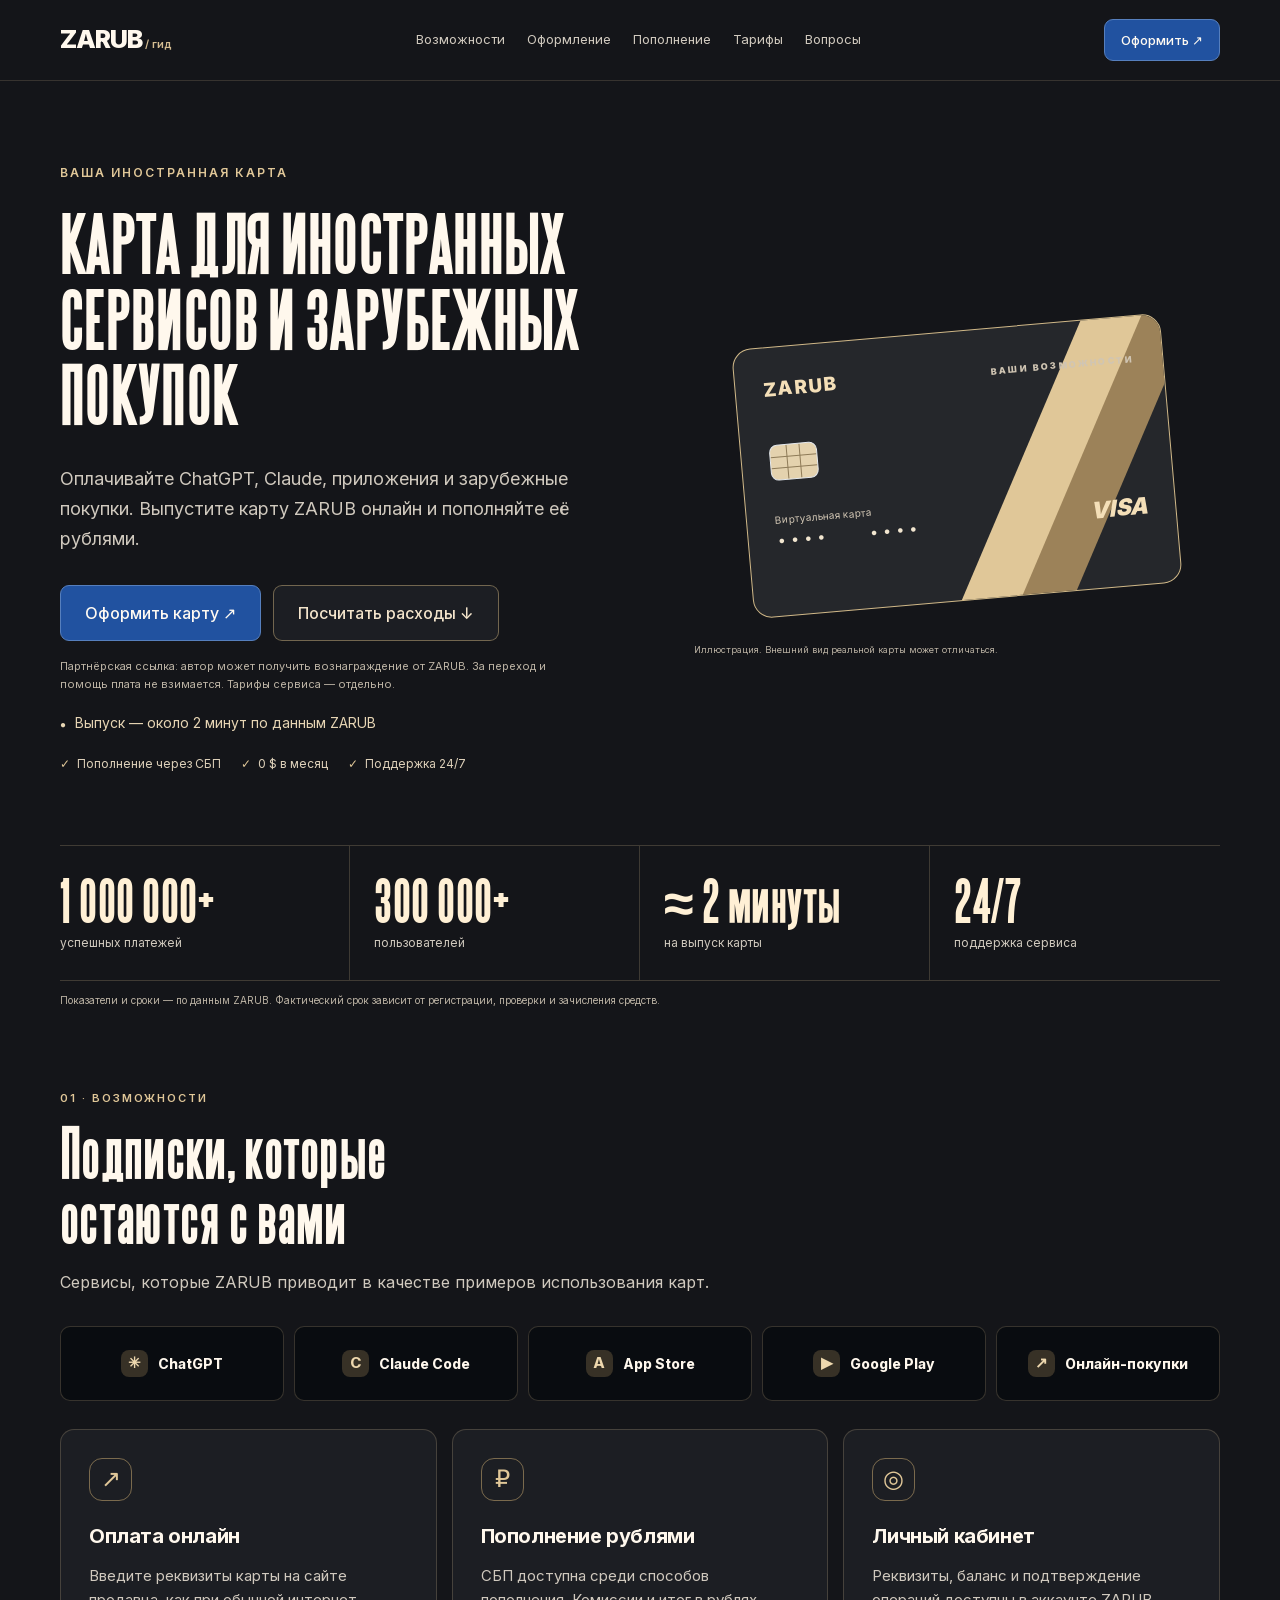
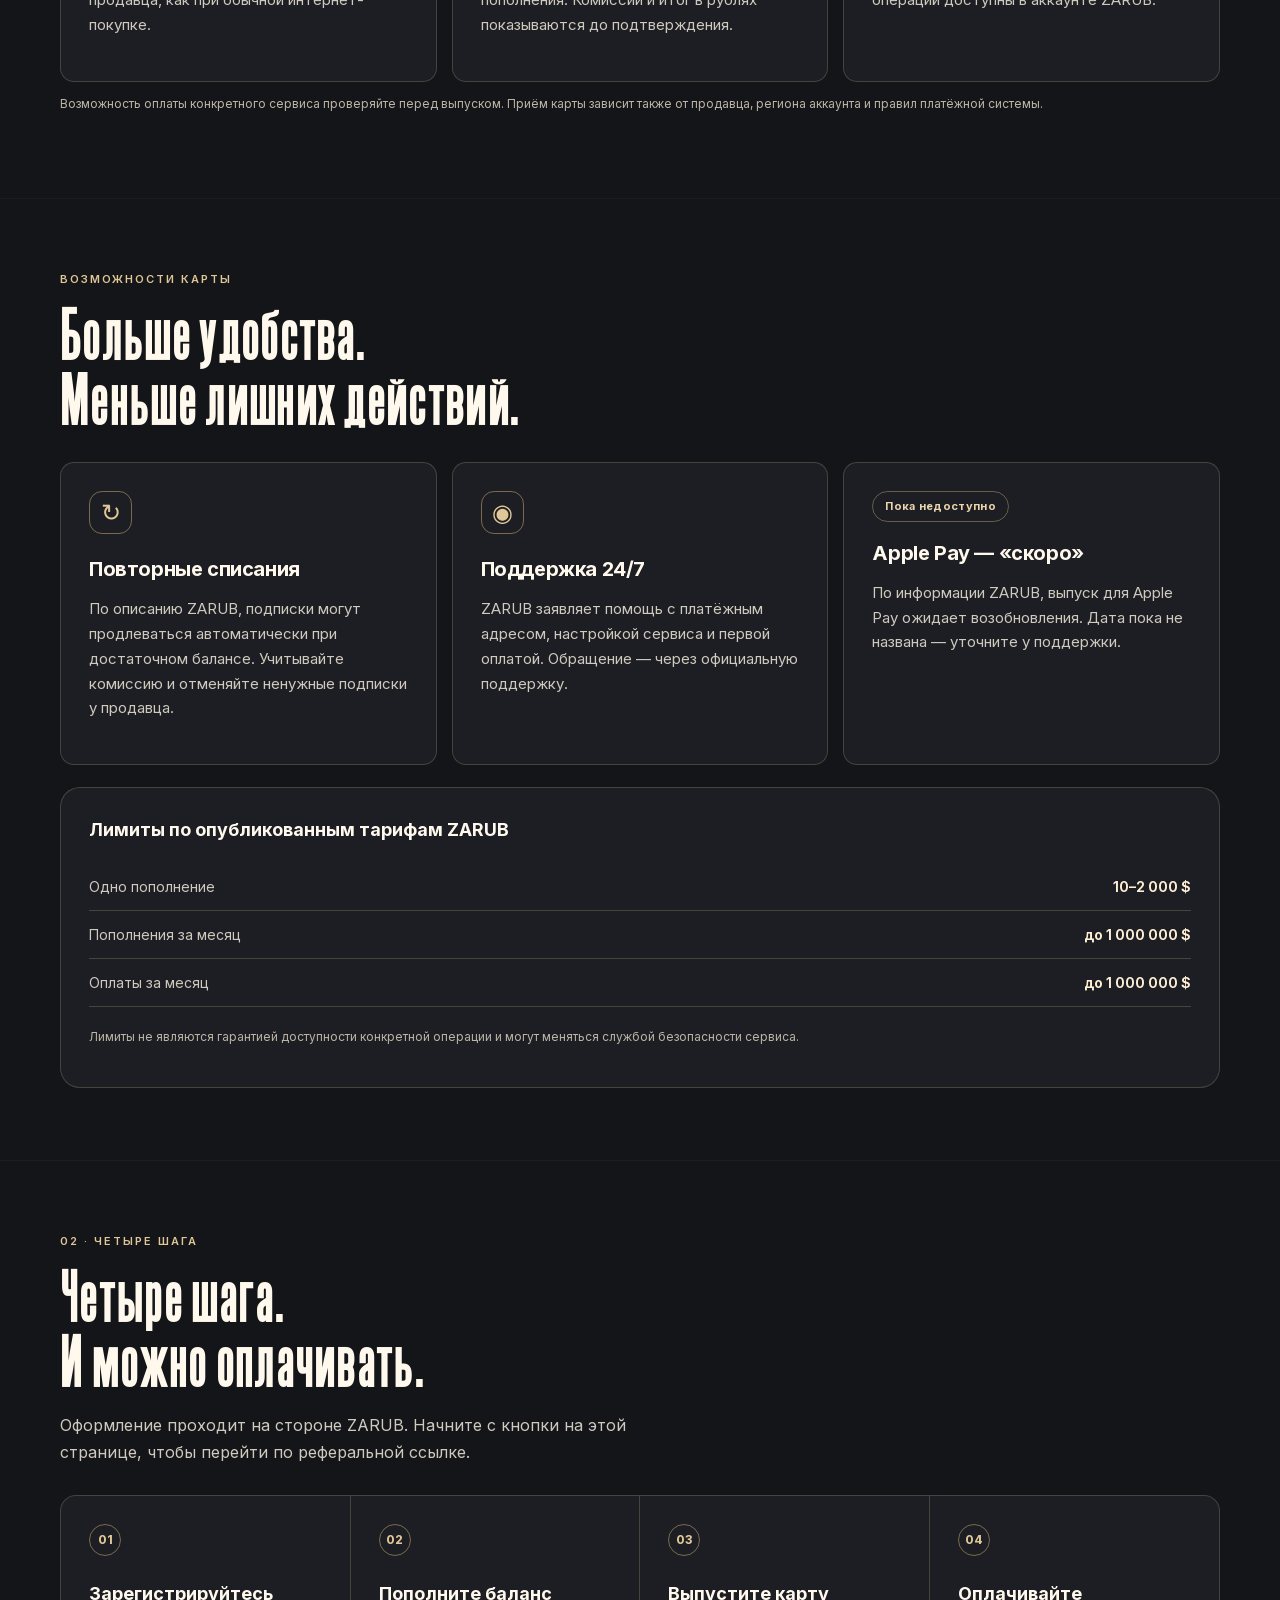
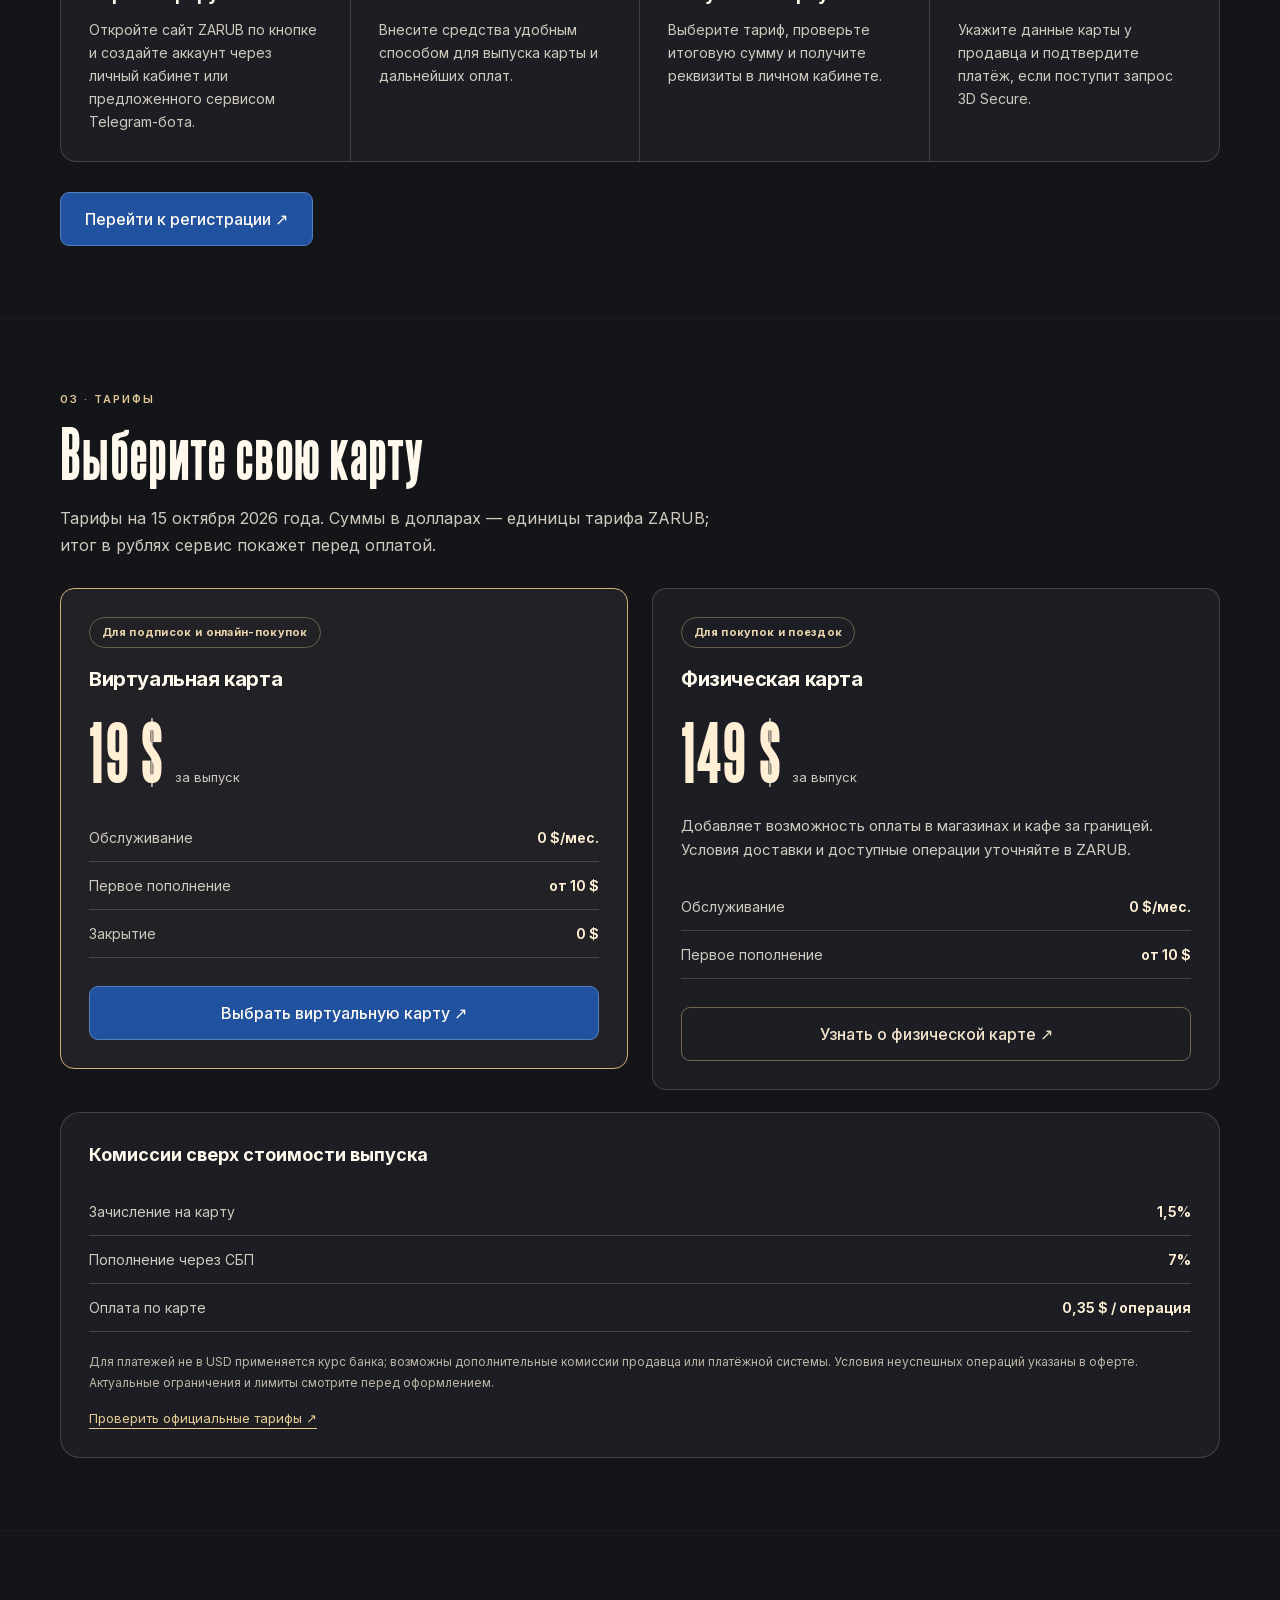
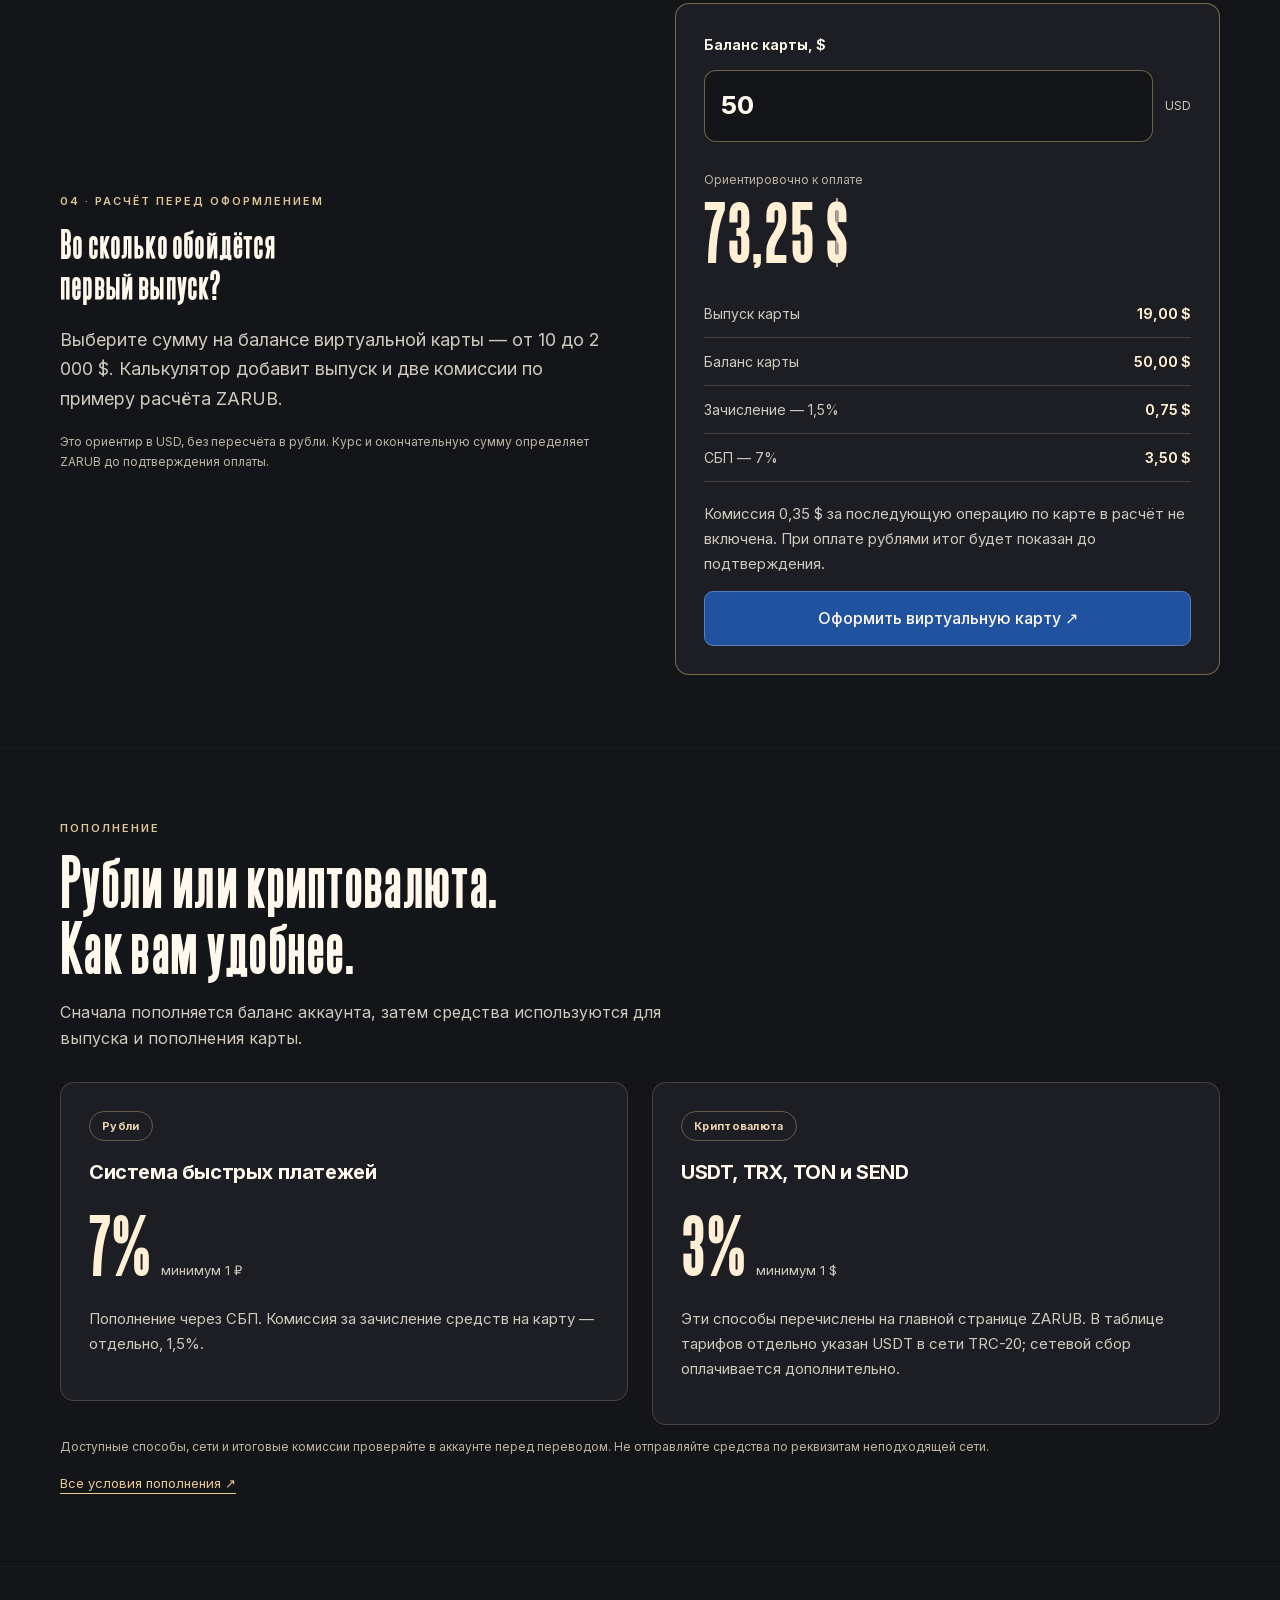
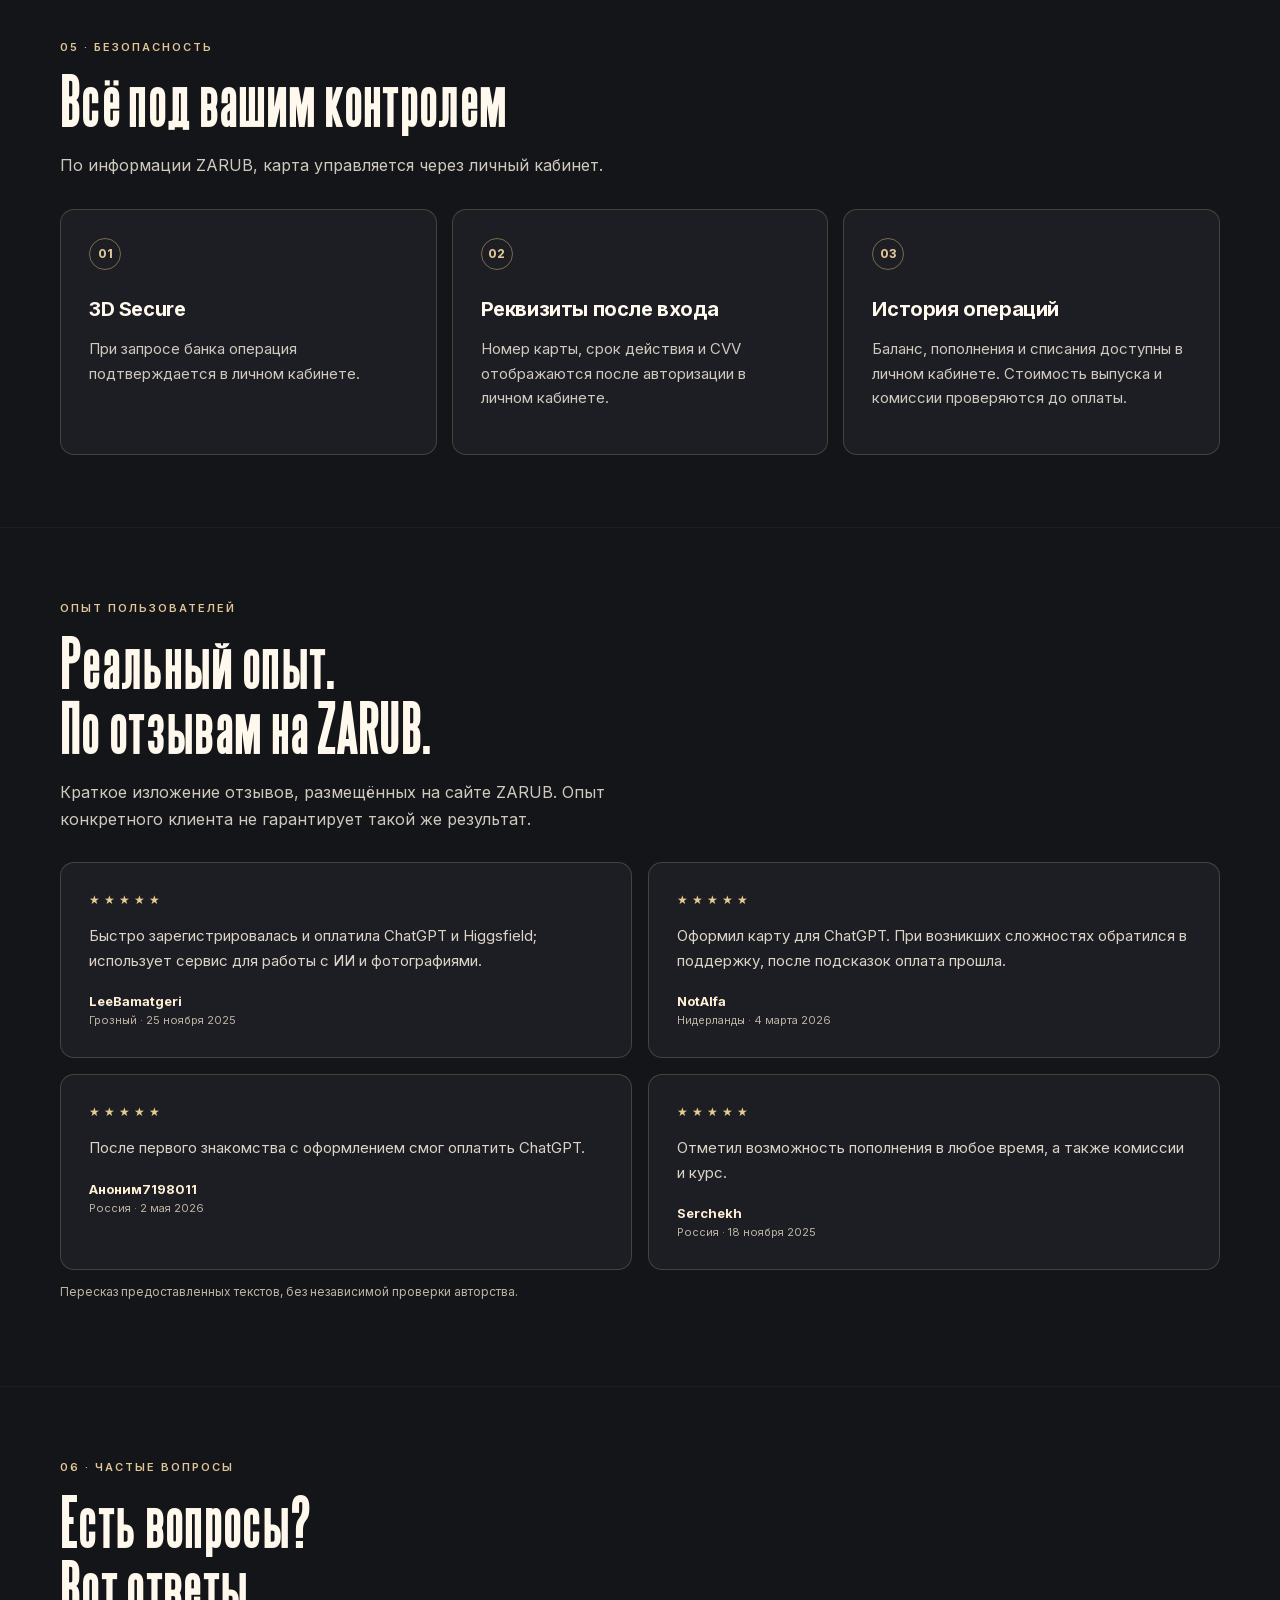
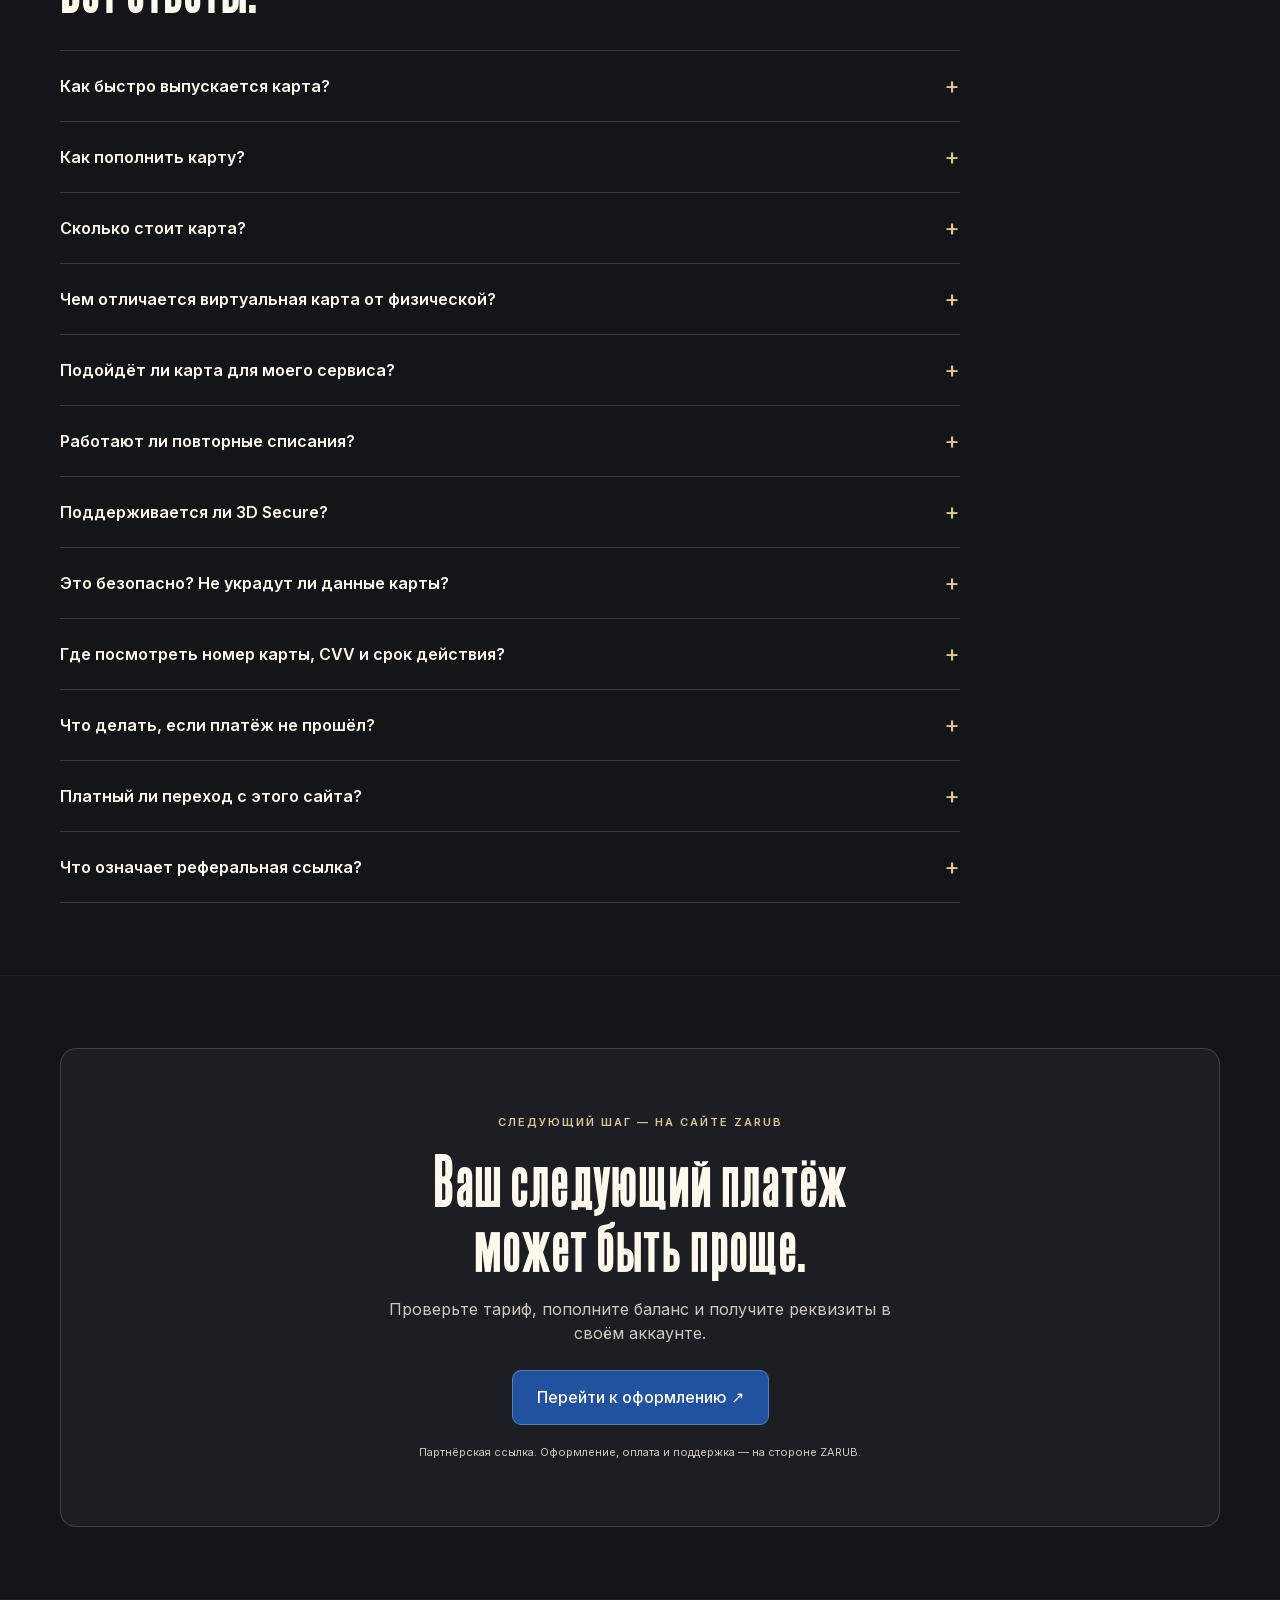
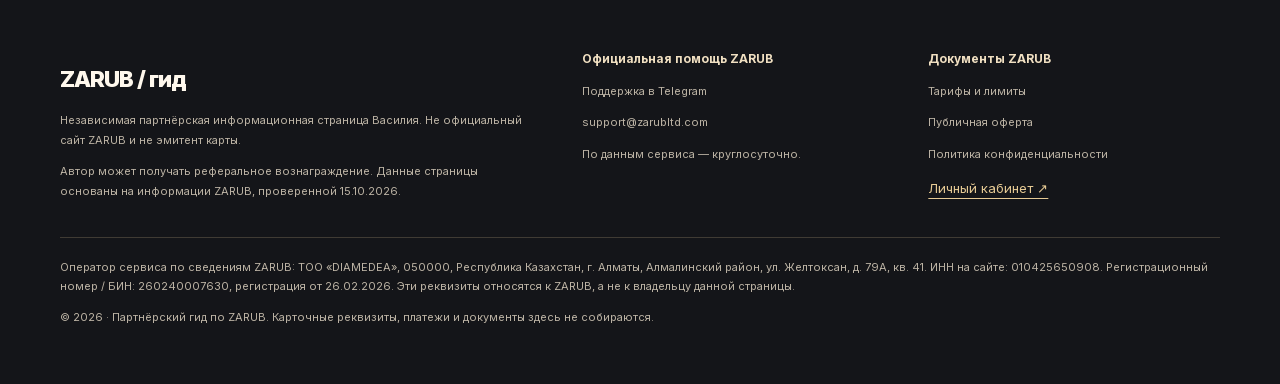
==== commit 01e587ff: "Send cost action directly to calculator and clarify pricing FAQ" ====
--- a/index.html
+++ b/index.html
@@ -15,7 +15,7 @@
 <meta property="og:url" content="https://vasiliy1564.github.io/card-guide/">
 </head><body><a class="skip-link" href="#services">К содержимому</a>
 <header><div class="container nav"><a class="brand" href="#top">ZARUB<span> / гид</span></a><nav aria-label="Навигация"><a href="#services">Возможности</a><a href="#how">Оформление</a><a href="#topup">Пополнение</a><a href="#tariffs">Тарифы</a><a href="#faq">Вопросы</a></nav><a class="btn sm" href="https://zarub.io/?ref=wRZ2e0" target="_blank" rel="sponsored noopener">Оформить ↗</a></div></header>
-<main id="top"><div class="container"><div class="hero"><div class="hero-copy"><span class="badge">Ваша иностранная карта</span><h1>Карта для иностранных сервисов и зарубежных покупок</h1><p class="lead">Оплачивайте ChatGPT, Claude, приложения и зарубежные покупки. Выпустите карту ZARUB онлайн и пополняйте её рублями.</p><div class="actions"><a class="btn" href="https://zarub.io/?ref=wRZ2e0" target="_blank" rel="sponsored noopener">Оформить карту ↗</a><a class="btn outline" href="#tariffs">Посчитать расходы ↓</a></div><p class="micro">Партнёрская ссылка: автор может получить вознаграждение от ZARUB. За переход и помощь плата не взимается. Тарифы сервиса — отдельно.</p><p class="hero-speed">Выпуск — около 2 минут по данным ZARUB</p><div class="hero-points"><span>Пополнение через СБП</span><span>0 $ в месяц</span><span>Поддержка 24/7</span></div></div><div class="visual"><div class="glow"></div><div class="visual-orbit"></div><div class="virtualcard" role="img" aria-label="Условная иллюстрация виртуальной карты, не реальные реквизиты"><div class="cardtop"><span>ZARUB</span><span class="card-kind">ВАШИ ВОЗМОЖНОСТИ</span></div><div class="chip"></div><div class="cardbottom"><div><small>Виртуальная карта</small><strong>•••• &nbsp; ••••</strong></div><div class="cardbrand">VISA</div></div></div><div class="floating"><strong>Около 2 минут на выпуск</strong>По информации сервиса</div><span class="visual-caption">Иллюстрация. Внешний вид реальной карты может отличаться.</span></div></div><div class="stats"><div class="stat"><strong>1 000 000+</strong><span>успешных платежей</span></div><div class="stat"><strong>300 000+</strong><span>пользователей</span></div><div class="stat"><strong>≈ 2 минуты</strong><span>на выпуск карты</span></div><div class="stat"><strong>24/7</strong><span>поддержка сервиса</span></div></div><p class="stat-note">Показатели и сроки — по данным ZARUB. Фактический срок зависит от регистрации, проверки и зачисления средств.</p></div>
-<section id="services"><div class="container"><div class="sectionhead"><div class="section-label">01 · Возможности</div><h2>Подписки, которые<br>остаются с вами</h2><p>Сервисы, которые ZARUB приводит в качестве примеров использования карт.</p></div><div class="services"><span class="service"><em aria-hidden="true">✳</em>ChatGPT</span><span class="service"><em aria-hidden="true">C</em>Claude Code</span><span class="service"><em aria-hidden="true">A</em>App Store</span><span class="service"><em aria-hidden="true">▶</em>Google Play</span><span class="service"><em aria-hidden="true">↗</em>Онлайн-покупки</span></div><div class="grid"><article class="tile"><div class="icon">↗</div><h3>Оплата онлайн</h3><p>Введите реквизиты карты на сайте продавца, как при обычной интернет-покупке.</p></article><article class="tile"><div class="icon">₽</div><h3>Пополнение рублями</h3><p>СБП доступна среди способов пополнения. Комиссии и итог в рублях показываются до подтверждения.</p></article><article class="tile"><div class="icon">◎</div><h3>Личный кабинет</h3><p>Реквизиты, баланс и подтверждение операций доступны в аккаунте ZARUB.</p></article></div><p class="fine">Возможность оплаты конкретного сервиса проверяйте перед выпуском. Приём карты зависит также от продавца, региона аккаунта и правил платёжной системы.</p></div></section><section id="features"><div class="container"><div class="sectionhead"><div class="section-label">Возможности карты</div><h2>Больше удобства.<br>Меньше лишних действий.</h2></div><div class="grid"><article class="tile"><div class="icon">↻</div><h3>Повторные списания</h3><p>По описанию ZARUB, подписки могут продлеваться автоматически при достаточном балансе. Учитывайте комиссию и отменяйте ненужные подписки у продавца.</p></article><article class="tile"><div class="icon">◉</div><h3>Поддержка 24/7</h3><p>ZARUB заявляет помощь с платёжным адресом, настройкой сервиса и первой оплатой. Обращение — через официальную поддержку.</p></article><article class="tile"><span class="badge">Пока недоступно</span><h3 style="margin-top:18px">Apple Pay — «скоро»</h3><p>По информации ZARUB, выпуск для Apple Pay ожидает возобновления. Дата пока не названа — уточните у поддержки.</p></article></div><div class="notice" style="margin-top:22px"><strong>Лимиты по опубликованным тарифам ZARUB</strong><div class="lines"><div class="row"><span>Одно пополнение</span><b>10–2 000 $</b></div><div class="row"><span>Пополнения за месяц</span><b>до 1 000 000 $</b></div><div class="row"><span>Оплаты за месяц</span><b>до 1 000 000 $</b></div></div><p class="fine">Лимиты не являются гарантией доступности конкретной операции и могут меняться службой безопасности сервиса.</p></div></div></section><section id="how"><div class="container"><div class="sectionhead"><div class="section-label">02 · Четыре шага</div><h2>Четыре шага.<br>И можно оплачивать.</h2><p>Оформление проходит на стороне ZARUB. Начните с кнопки на этой странице, чтобы перейти по реферальной ссылке.</p></div><div class="steps"><article class="step"><div class="number">01</div><h3>Зарегистрируйтесь</h3><p>Откройте сайт ZARUB по кнопке и создайте аккаунт через личный кабинет или предложенного сервисом Telegram-бота.</p></article><article class="step"><div class="number">02</div><h3>Пополните баланс</h3><p>Внесите средства удобным способом для выпуска карты и дальнейших оплат.</p></article><article class="step"><div class="number">03</div><h3>Выпустите карту</h3><p>Выберите тариф, проверьте итоговую сумму и получите реквизиты в личном кабинете.</p></article><article class="step"><div class="number">04</div><h3>Оплачивайте</h3><p>Укажите данные карты у продавца и подтвердите платёж, если поступит запрос 3D Secure.</p></article></div><div class="actions"><a class="btn" href="https://zarub.io/?ref=wRZ2e0" target="_blank" rel="sponsored noopener">Перейти к регистрации ↗</a></div></div></section><section id="tariffs"><div class="container"><div class="sectionhead"><div class="section-label">03 · Тарифы</div><h2>Выберите свою карту</h2><p>Тарифы на 15 октября 2026 года. Суммы в долларах — единицы тарифа ZARUB; итог в рублях сервис покажет перед оплатой.</p></div><div class="split"><article class="tile"><span class="badge">Для подписок и онлайн-покупок</span><h3 style="margin-top:18px">Виртуальная карта</h3><div class="price">19 $ <small>за выпуск</small></div><div class="lines"><div class="row"><span>Обслуживание</span><b>0 $/мес.</b></div><div class="row"><span>Первое пополнение</span><b>от 10 $</b></div><div class="row"><span>Закрытие</span><b>0 $</b></div></div><a class="btn" href="https://zarub.io/?ref=wRZ2e0" target="_blank" rel="sponsored noopener">Выбрать виртуальную карту ↗</a></article><article class="tile"><span class="badge">Для покупок и поездок</span><h3 style="margin-top:18px">Физическая карта</h3><div class="price">149 $ <small>за выпуск</small></div><p>Добавляет возможность оплаты в магазинах и кафе за границей. Условия доставки и доступные операции уточняйте в ZARUB.</p><div class="lines"><div class="row"><span>Обслуживание</span><b>0 $/мес.</b></div><div class="row"><span>Первое пополнение</span><b>от 10 $</b></div></div><a class="btn outline" href="https://zarub.io/?ref=wRZ2e0" target="_blank" rel="sponsored noopener">Узнать о физической карте ↗</a></article></div><div class="notice" style="margin-top:22px"><strong>Комиссии сверх стоимости выпуска</strong><div class="lines"><div class="row"><span>Зачисление на карту</span><b>1,5%</b></div><div class="row"><span>Пополнение через СБП</span><b>7%</b></div><div class="row"><span>Оплата по карте</span><b>0,35 $ / операция</b></div></div><p class="fine">Для платежей не в USD применяется курс банка; возможны дополнительные комиссии продавца или платёжной системы. Условия неуспешных операций указаны в оферте. Актуальные ограничения и лимиты смотрите перед оформлением.</p><a class="source" href="https://zarub.io/tariffs" target="_blank" rel="noopener">Проверить официальные тарифы ↗</a></div></div></section><section id="calculator"><div class="container split"><div><div class="section-label">04 · Расчёт перед оформлением</div><h2 style="font-size:36px;line-height:1.15">Во сколько обойдётся<br>первый выпуск?</h2><p class="lead">Выберите сумму на балансе виртуальной карты — от 10 до 2 000 $. Калькулятор добавит выпуск и две комиссии по примеру расчёта ZARUB.</p><p class="fine">Это ориентир в USD, без пересчёта в рубли. Курс и окончательную сумму определяет ZARUB до подтверждения оплаты.</p></div><div class="tile"><label for="balance">Баланс карты, $</label><div class="money-input"><input id="balance" type="number" min="10" max="2000" step="0.01" value="50" inputmode="decimal" aria-describedby="calc-note"><span>USD</span></div><div id="calculation" aria-live="polite"><span class="fine">Ориентировочно к оплате</span><output id="total" class="sum">73,25 $</output><div class="lines"><div class="row"><span>Выпуск карты</span><b>19,00 $</b></div><div class="row"><span>Баланс карты</span><b id="base">50,00 $</b></div><div class="row"><span>Зачисление — 1,5%</span><b id="credit">0,75 $</b></div><div class="row"><span>СБП — 7%</span><b id="sbp">3,50 $</b></div></div></div><p id="calc-note" class="fine">Комиссия 0,35 $ за последующую операцию по карте в расчёт не включена. При оплате рублями итог будет показан до подтверждения.</p><a class="btn" href="https://zarub.io/?ref=wRZ2e0" target="_blank" rel="sponsored noopener">Оформить виртуальную карту ↗</a></div></div></section><section id="topup"><div class="container"><div class="sectionhead"><div class="section-label">Пополнение</div><h2>Рубли или криптовалюта.<br>Как вам удобнее.</h2><p>Сначала пополняется баланс аккаунта, затем средства используются для выпуска и пополнения карты.</p></div><div class="split"><article class="tile"><span class="badge">Рубли</span><h3 style="margin-top:18px">Система быстрых платежей</h3><div class="price">7% <small>минимум 1 ₽</small></div><p>Пополнение через СБП. Комиссия за зачисление средств на карту — отдельно, 1,5%.</p></article><article class="tile"><span class="badge">Криптовалюта</span><h3 style="margin-top:18px">USDT, TRX, TON и SEND</h3><div class="price">3% <small>минимум 1 $</small></div><p>Эти способы перечислены на главной странице ZARUB. В таблице тарифов отдельно указан USDT в сети TRC-20; сетевой сбор оплачивается дополнительно.</p></article></div><p class="fine">Доступные способы, сети и итоговые комиссии проверяйте в аккаунте перед переводом. Не отправляйте средства по реквизитам неподходящей сети.</p><a class="source" href="https://zarub.io/tariffs" target="_blank" rel="noopener">Все условия пополнения ↗</a></div></section><section id="security"><div class="container"><div class="sectionhead"><div class="section-label">05 · Безопасность</div><h2>Всё под вашим контролем</h2><p>По информации ZARUB, карта управляется через личный кабинет.</p></div><div class="grid"><article class="tile"><div class="number">01</div><h3>3D Secure</h3><p>При запросе банка операция подтверждается в личном кабинете.</p></article><article class="tile"><div class="number">02</div><h3>Реквизиты после входа</h3><p>Номер карты, срок действия и CVV отображаются после авторизации в личном кабинете.</p></article><article class="tile"><div class="number">03</div><h3>История операций</h3><p>Баланс, пополнения и списания доступны в личном кабинете. Стоимость выпуска и комиссии проверяются до оплаты.</p></article></div></div></section><section id="reviews"><div class="container"><div class="sectionhead"><div class="section-label">Опыт пользователей</div><h2>Реальный опыт.<br>По отзывам на ZARUB.</h2><p>Краткое изложение отзывов, размещённых на сайте ZARUB. Опыт конкретного клиента не гарантирует такой же результат.</p></div><div class="reviews"><article class="tile"><div class="stars" aria-label="5 из 5 по опубликованному отзыву">★★★★★</div><p>Быстро зарегистрировалась и оплатила ChatGPT и Higgsfield; использует сервис для работы с ИИ и фотографиями.</p><strong>LeeBamatgeri</strong><div class="review-meta">Грозный · 25 ноября 2025</div></article><article class="tile"><div class="stars" aria-label="5 из 5 по опубликованному отзыву">★★★★★</div><p>Оформил карту для ChatGPT. При возникших сложностях обратился в поддержку, после подсказок оплата прошла.</p><strong>NotAlfa</strong><div class="review-meta">Нидерланды · 4 марта 2026</div></article><article class="tile"><div class="stars" aria-label="5 из 5 по опубликованному отзыву">★★★★★</div><p>После первого знакомства с оформлением смог оплатить ChatGPT.</p><strong>Аноним7198011</strong><div class="review-meta">Россия · 2 мая 2026</div></article><article class="tile"><div class="stars" aria-label="5 из 5 по опубликованному отзыву">★★★★★</div><p>Отметил возможность пополнения в любое время, а также комиссии и курс.</p><strong>Serchekh</strong><div class="review-meta">Россия · 18 ноября 2025</div></article></div><p class="fine">Пересказ предоставленных текстов, без независимой проверки авторства.</p></div></section><section id="faq"><div class="container"><div class="sectionhead"><div class="section-label">06 · Частые вопросы</div><h2>Есть вопросы?<br>Вот ответы.</h2></div><div class="faq"><details><summary>Как быстро выпускается карта?</summary><p>ZARUB указывает около двух минут. Регистрация, проверки и пополнение могут потребовать дополнительного времени.</p></details><details><summary>Как пополнить карту?</summary><p>Через способы, доступные в вашем аккаунте ZARUB. Для СБП заявлена комиссия 7%; за зачисление на карту — 1,5%. Проверьте итоговую сумму перед оплатой.</p></details><details><summary>Выберите свою карту?</summary><p>Виртуальная — 19 $, физическая — 149 $. Обслуживание по опубликованным тарифам — 0 $ в месяц. Пополнение и операции оплачиваются отдельно.</p></details><details><summary>Чем отличается виртуальная карта от физической?</summary><p>Виртуальная предназначена для онлайн-оплаты. Физическая дополнительно рассчитана на покупки в магазинах и поездки за границей. Доступность конкретных операций уточняйте у сервиса.</p></details><details><summary>Подойдёт ли карта для моего сервиса?</summary><p>ZARUB приводит ChatGPT, Claude Code, App Store и Google Play среди примеров. Перед выпуском уточните совместимость вашего сервиса и региона аккаунта у поддержки.</p></details><details><summary>Работают ли повторные списания?</summary><p>По описанию ZARUB, рекуррентные списания поддерживаются при достаточном балансе. Совместимость конкретной подписки уточняйте у поддержки. Для отмены автопродления используйте настройки самого сервиса-продавца.</p></details><details><summary>Поддерживается ли 3D Secure?</summary><p>Согласно описанию ZARUB, подтверждение при запросе банка выполняется в личном кабинете.</p></details><details><summary>Это безопасно? Не украдут ли данные карты?</summary><p>ZARUB сообщает о доступе к реквизитам через аккаунт и подтверждении 3D Secure. Это не исключает всех рисков. Не сообщайте пароли и коды посторонним; данные карты вводите только на проверенной странице оплаты.</p></details><details><summary>Где посмотреть номер карты, CVV и срок действия?</summary><p>В личном кабинете ZARUB после оформления. На этой странице реквизиты и документы не запрашиваются.</p></details><details><summary>Что делать, если платёж не прошёл?</summary><p>Проверьте реквизиты, баланс с учётом комиссии и запрос подтверждения. Обратитесь в официальную поддержку ZARUB; до повторных попыток изучите условия комиссий за неуспешные операции в оферте.</p></details><details><summary>Платный ли переход с этого сайта?</summary><p>Нет. Автор страницы не берёт плату за переход и помощь. За выпуск карты и операции взимает плату ZARUB по своим тарифам.</p></details><details><summary>Что означает реферальная ссылка?</summary><p>Кнопки оформления ведут на zarub.io с кодом wRZ2e0. Если выполнены условия партнёрской программы, автор страницы может получить вознаграждение от ZARUB. Учёт перехода и начисление определяет сервис.</p></details></div></div></section><section><div class="container"><div class="cta"><div class="eyebrow">Следующий шаг — на сайте ZARUB</div><h2>Ваш следующий платёж<br>может быть проще.</h2><p>Проверьте тариф, пополните баланс и получите реквизиты в своём аккаунте.</p><a class="btn" href="https://zarub.io/?ref=wRZ2e0" target="_blank" rel="sponsored noopener">Перейти к оформлению ↗</a><p class="micro" style="margin:18px auto 0">Партнёрская ссылка. Оформление, оплата и поддержка — на стороне ZARUB.</p></div></div></section></main>
+<main id="top"><div class="container"><div class="hero"><div class="hero-copy"><span class="badge">Ваша иностранная карта</span><h1>Карта для иностранных сервисов и зарубежных покупок</h1><p class="lead">Оплачивайте ChatGPT, Claude, приложения и зарубежные покупки. Выпустите карту ZARUB онлайн и пополняйте её рублями.</p><div class="actions"><a class="btn" href="https://zarub.io/?ref=wRZ2e0" target="_blank" rel="sponsored noopener">Оформить карту ↗</a><a class="btn outline" href="#calculator">Посчитать расходы ↓</a></div><p class="micro">Партнёрская ссылка: автор может получить вознаграждение от ZARUB. За переход и помощь плата не взимается. Тарифы сервиса — отдельно.</p><p class="hero-speed">Выпуск — около 2 минут по данным ZARUB</p><div class="hero-points"><span>Пополнение через СБП</span><span>0 $ в месяц</span><span>Поддержка 24/7</span></div></div><div class="visual"><div class="glow"></div><div class="visual-orbit"></div><div class="virtualcard" role="img" aria-label="Условная иллюстрация виртуальной карты, не реальные реквизиты"><div class="cardtop"><span>ZARUB</span><span class="card-kind">ВАШИ ВОЗМОЖНОСТИ</span></div><div class="chip"></div><div class="cardbottom"><div><small>Виртуальная карта</small><strong>•••• &nbsp; ••••</strong></div><div class="cardbrand">VISA</div></div></div><div class="floating"><strong>Около 2 минут на выпуск</strong>По информации сервиса</div><span class="visual-caption">Иллюстрация. Внешний вид реальной карты может отличаться.</span></div></div><div class="stats"><div class="stat"><strong>1 000 000+</strong><span>успешных платежей</span></div><div class="stat"><strong>300 000+</strong><span>пользователей</span></div><div class="stat"><strong>≈ 2 минуты</strong><span>на выпуск карты</span></div><div class="stat"><strong>24/7</strong><span>поддержка сервиса</span></div></div><p class="stat-note">Показатели и сроки — по данным ZARUB. Фактический срок зависит от регистрации, проверки и зачисления средств.</p></div>
+<section id="services"><div class="container"><div class="sectionhead"><div class="section-label">01 · Возможности</div><h2>Подписки, которые<br>остаются с вами</h2><p>Сервисы, которые ZARUB приводит в качестве примеров использования карт.</p></div><div class="services"><span class="service"><em aria-hidden="true">✳</em>ChatGPT</span><span class="service"><em aria-hidden="true">C</em>Claude Code</span><span class="service"><em aria-hidden="true">A</em>App Store</span><span class="service"><em aria-hidden="true">▶</em>Google Play</span><span class="service"><em aria-hidden="true">↗</em>Онлайн-покупки</span></div><div class="grid"><article class="tile"><div class="icon">↗</div><h3>Оплата онлайн</h3><p>Введите реквизиты карты на сайте продавца, как при обычной интернет-покупке.</p></article><article class="tile"><div class="icon">₽</div><h3>Пополнение рублями</h3><p>СБП доступна среди способов пополнения. Комиссии и итог в рублях показываются до подтверждения.</p></article><article class="tile"><div class="icon">◎</div><h3>Личный кабинет</h3><p>Реквизиты, баланс и подтверждение операций доступны в аккаунте ZARUB.</p></article></div><p class="fine">Возможность оплаты конкретного сервиса проверяйте перед выпуском. Приём карты зависит также от продавца, региона аккаунта и правил платёжной системы.</p></div></section><section id="features"><div class="container"><div class="sectionhead"><div class="section-label">Возможности карты</div><h2>Больше удобства.<br>Меньше лишних действий.</h2></div><div class="grid"><article class="tile"><div class="icon">↻</div><h3>Повторные списания</h3><p>По описанию ZARUB, подписки могут продлеваться автоматически при достаточном балансе. Учитывайте комиссию и отменяйте ненужные подписки у продавца.</p></article><article class="tile"><div class="icon">◉</div><h3>Поддержка 24/7</h3><p>ZARUB заявляет помощь с платёжным адресом, настройкой сервиса и первой оплатой. Обращение — через официальную поддержку.</p></article><article class="tile"><span class="badge">Пока недоступно</span><h3 style="margin-top:18px">Apple Pay — «скоро»</h3><p>По информации ZARUB, выпуск для Apple Pay ожидает возобновления. Дата пока не названа — уточните у поддержки.</p></article></div><div class="notice" style="margin-top:22px"><strong>Лимиты по опубликованным тарифам ZARUB</strong><div class="lines"><div class="row"><span>Одно пополнение</span><b>10–2 000 $</b></div><div class="row"><span>Пополнения за месяц</span><b>до 1 000 000 $</b></div><div class="row"><span>Оплаты за месяц</span><b>до 1 000 000 $</b></div></div><p class="fine">Лимиты не являются гарантией доступности конкретной операции и могут меняться службой безопасности сервиса.</p></div></div></section><section id="how"><div class="container"><div class="sectionhead"><div class="section-label">02 · Четыре шага</div><h2>Четыре шага.<br>И можно оплачивать.</h2><p>Оформление проходит на стороне ZARUB. Начните с кнопки на этой странице, чтобы перейти по реферальной ссылке.</p></div><div class="steps"><article class="step"><div class="number">01</div><h3>Зарегистрируйтесь</h3><p>Откройте сайт ZARUB по кнопке и создайте аккаунт через личный кабинет или предложенного сервисом Telegram-бота.</p></article><article class="step"><div class="number">02</div><h3>Пополните баланс</h3><p>Внесите средства удобным способом для выпуска карты и дальнейших оплат.</p></article><article class="step"><div class="number">03</div><h3>Выпустите карту</h3><p>Выберите тариф, проверьте итоговую сумму и получите реквизиты в личном кабинете.</p></article><article class="step"><div class="number">04</div><h3>Оплачивайте</h3><p>Укажите данные карты у продавца и подтвердите платёж, если поступит запрос 3D Secure.</p></article></div><div class="actions"><a class="btn" href="https://zarub.io/?ref=wRZ2e0" target="_blank" rel="sponsored noopener">Перейти к регистрации ↗</a></div></div></section><section id="tariffs"><div class="container"><div class="sectionhead"><div class="section-label">03 · Тарифы</div><h2>Выберите свою карту</h2><p>Тарифы на 15 октября 2026 года. Суммы в долларах — единицы тарифа ZARUB; итог в рублях сервис покажет перед оплатой.</p></div><div class="split"><article class="tile"><span class="badge">Для подписок и онлайн-покупок</span><h3 style="margin-top:18px">Виртуальная карта</h3><div class="price">19 $ <small>за выпуск</small></div><div class="lines"><div class="row"><span>Обслуживание</span><b>0 $/мес.</b></div><div class="row"><span>Первое пополнение</span><b>от 10 $</b></div><div class="row"><span>Закрытие</span><b>0 $</b></div></div><a class="btn" href="https://zarub.io/?ref=wRZ2e0" target="_blank" rel="sponsored noopener">Выбрать виртуальную карту ↗</a></article><article class="tile"><span class="badge">Для покупок и поездок</span><h3 style="margin-top:18px">Физическая карта</h3><div class="price">149 $ <small>за выпуск</small></div><p>Добавляет возможность оплаты в магазинах и кафе за границей. Условия доставки и доступные операции уточняйте в ZARUB.</p><div class="lines"><div class="row"><span>Обслуживание</span><b>0 $/мес.</b></div><div class="row"><span>Первое пополнение</span><b>от 10 $</b></div></div><a class="btn outline" href="https://zarub.io/?ref=wRZ2e0" target="_blank" rel="sponsored noopener">Узнать о физической карте ↗</a></article></div><div class="notice" style="margin-top:22px"><strong>Комиссии сверх стоимости выпуска</strong><div class="lines"><div class="row"><span>Зачисление на карту</span><b>1,5%</b></div><div class="row"><span>Пополнение через СБП</span><b>7%</b></div><div class="row"><span>Оплата по карте</span><b>0,35 $ / операция</b></div></div><p class="fine">Для платежей не в USD применяется курс банка; возможны дополнительные комиссии продавца или платёжной системы. Условия неуспешных операций указаны в оферте. Актуальные ограничения и лимиты смотрите перед оформлением.</p><a class="source" href="https://zarub.io/tariffs" target="_blank" rel="noopener">Проверить официальные тарифы ↗</a></div></div></section><section id="calculator"><div class="container split"><div><div class="section-label">04 · Расчёт перед оформлением</div><h2 style="font-size:36px;line-height:1.15">Во сколько обойдётся<br>первый выпуск?</h2><p class="lead">Выберите сумму на балансе виртуальной карты — от 10 до 2 000 $. Калькулятор добавит выпуск и две комиссии по примеру расчёта ZARUB.</p><p class="fine">Это ориентир в USD, без пересчёта в рубли. Курс и окончательную сумму определяет ZARUB до подтверждения оплаты.</p></div><div class="tile"><label for="balance">Баланс карты, $</label><div class="money-input"><input id="balance" type="number" min="10" max="2000" step="0.01" value="50" inputmode="decimal" aria-describedby="calc-note"><span>USD</span></div><div id="calculation" aria-live="polite"><span class="fine">Ориентировочно к оплате</span><output id="total" class="sum">73,25 $</output><div class="lines"><div class="row"><span>Выпуск карты</span><b>19,00 $</b></div><div class="row"><span>Баланс карты</span><b id="base">50,00 $</b></div><div class="row"><span>Зачисление — 1,5%</span><b id="credit">0,75 $</b></div><div class="row"><span>СБП — 7%</span><b id="sbp">3,50 $</b></div></div></div><p id="calc-note" class="fine">Комиссия 0,35 $ за последующую операцию по карте в расчёт не включена. При оплате рублями итог будет показан до подтверждения.</p><a class="btn" href="https://zarub.io/?ref=wRZ2e0" target="_blank" rel="sponsored noopener">Оформить виртуальную карту ↗</a></div></div></section><section id="topup"><div class="container"><div class="sectionhead"><div class="section-label">Пополнение</div><h2>Рубли или криптовалюта.<br>Как вам удобнее.</h2><p>Сначала пополняется баланс аккаунта, затем средства используются для выпуска и пополнения карты.</p></div><div class="split"><article class="tile"><span class="badge">Рубли</span><h3 style="margin-top:18px">Система быстрых платежей</h3><div class="price">7% <small>минимум 1 ₽</small></div><p>Пополнение через СБП. Комиссия за зачисление средств на карту — отдельно, 1,5%.</p></article><article class="tile"><span class="badge">Криптовалюта</span><h3 style="margin-top:18px">USDT, TRX, TON и SEND</h3><div class="price">3% <small>минимум 1 $</small></div><p>Эти способы перечислены на главной странице ZARUB. В таблице тарифов отдельно указан USDT в сети TRC-20; сетевой сбор оплачивается дополнительно.</p></article></div><p class="fine">Доступные способы, сети и итоговые комиссии проверяйте в аккаунте перед переводом. Не отправляйте средства по реквизитам неподходящей сети.</p><a class="source" href="https://zarub.io/tariffs" target="_blank" rel="noopener">Все условия пополнения ↗</a></div></section><section id="security"><div class="container"><div class="sectionhead"><div class="section-label">05 · Безопасность</div><h2>Всё под вашим контролем</h2><p>По информации ZARUB, карта управляется через личный кабинет.</p></div><div class="grid"><article class="tile"><div class="number">01</div><h3>3D Secure</h3><p>При запросе банка операция подтверждается в личном кабинете.</p></article><article class="tile"><div class="number">02</div><h3>Реквизиты после входа</h3><p>Номер карты, срок действия и CVV отображаются после авторизации в личном кабинете.</p></article><article class="tile"><div class="number">03</div><h3>История операций</h3><p>Баланс, пополнения и списания доступны в личном кабинете. Стоимость выпуска и комиссии проверяются до оплаты.</p></article></div></div></section><section id="reviews"><div class="container"><div class="sectionhead"><div class="section-label">Опыт пользователей</div><h2>Реальный опыт.<br>По отзывам на ZARUB.</h2><p>Краткое изложение отзывов, размещённых на сайте ZARUB. Опыт конкретного клиента не гарантирует такой же результат.</p></div><div class="reviews"><article class="tile"><div class="stars" aria-label="5 из 5 по опубликованному отзыву">★★★★★</div><p>Быстро зарегистрировалась и оплатила ChatGPT и Higgsfield; использует сервис для работы с ИИ и фотографиями.</p><strong>LeeBamatgeri</strong><div class="review-meta">Грозный · 25 ноября 2025</div></article><article class="tile"><div class="stars" aria-label="5 из 5 по опубликованному отзыву">★★★★★</div><p>Оформил карту для ChatGPT. При возникших сложностях обратился в поддержку, после подсказок оплата прошла.</p><strong>NotAlfa</strong><div class="review-meta">Нидерланды · 4 марта 2026</div></article><article class="tile"><div class="stars" aria-label="5 из 5 по опубликованному отзыву">★★★★★</div><p>После первого знакомства с оформлением смог оплатить ChatGPT.</p><strong>Аноним7198011</strong><div class="review-meta">Россия · 2 мая 2026</div></article><article class="tile"><div class="stars" aria-label="5 из 5 по опубликованному отзыву">★★★★★</div><p>Отметил возможность пополнения в любое время, а также комиссии и курс.</p><strong>Serchekh</strong><div class="review-meta">Россия · 18 ноября 2025</div></article></div><p class="fine">Пересказ предоставленных текстов, без независимой проверки авторства.</p></div></section><section id="faq"><div class="container"><div class="sectionhead"><div class="section-label">06 · Частые вопросы</div><h2>Есть вопросы?<br>Вот ответы.</h2></div><div class="faq"><details><summary>Как быстро выпускается карта?</summary><p>ZARUB указывает около двух минут. Регистрация, проверки и пополнение могут потребовать дополнительного времени.</p></details><details><summary>Как пополнить карту?</summary><p>Через способы, доступные в вашем аккаунте ZARUB. Для СБП заявлена комиссия 7%; за зачисление на карту — 1,5%. Проверьте итоговую сумму перед оплатой.</p></details><details><summary>Сколько стоит карта?</summary><p>Виртуальная — 19 $, физическая — 149 $. Обслуживание по опубликованным тарифам — 0 $ в месяц. Пополнение и операции оплачиваются отдельно.</p></details><details><summary>Чем отличается виртуальная карта от физической?</summary><p>Виртуальная предназначена для онлайн-оплаты. Физическая дополнительно рассчитана на покупки в магазинах и поездки за границей. Доступность конкретных операций уточняйте у сервиса.</p></details><details><summary>Подойдёт ли карта для моего сервиса?</summary><p>ZARUB приводит ChatGPT, Claude Code, App Store и Google Play среди примеров. Перед выпуском уточните совместимость вашего сервиса и региона аккаунта у поддержки.</p></details><details><summary>Работают ли повторные списания?</summary><p>По описанию ZARUB, рекуррентные списания поддерживаются при достаточном балансе. Совместимость конкретной подписки уточняйте у поддержки. Для отмены автопродления используйте настройки самого сервиса-продавца.</p></details><details><summary>Поддерживается ли 3D Secure?</summary><p>Согласно описанию ZARUB, подтверждение при запросе банка выполняется в личном кабинете.</p></details><details><summary>Это безопасно? Не украдут ли данные карты?</summary><p>ZARUB сообщает о доступе к реквизитам через аккаунт и подтверждении 3D Secure. Это не исключает всех рисков. Не сообщайте пароли и коды посторонним; данные карты вводите только на проверенной странице оплаты.</p></details><details><summary>Где посмотреть номер карты, CVV и срок действия?</summary><p>В личном кабинете ZARUB после оформления. На этой странице реквизиты и документы не запрашиваются.</p></details><details><summary>Что делать, если платёж не прошёл?</summary><p>Проверьте реквизиты, баланс с учётом комиссии и запрос подтверждения. Обратитесь в официальную поддержку ZARUB; до повторных попыток изучите условия комиссий за неуспешные операции в оферте.</p></details><details><summary>Платный ли переход с этого сайта?</summary><p>Нет. Автор страницы не берёт плату за переход и помощь. За выпуск карты и операции взимает плату ZARUB по своим тарифам.</p></details><details><summary>Что означает реферальная ссылка?</summary><p>Кнопки оформления ведут на zarub.io с кодом wRZ2e0. Если выполнены условия партнёрской программы, автор страницы может получить вознаграждение от ZARUB. Учёт перехода и начисление определяет сервис.</p></details></div></div></section><section><div class="container"><div class="cta"><div class="eyebrow">Следующий шаг — на сайте ZARUB</div><h2>Ваш следующий платёж<br>может быть проще.</h2><p>Проверьте тариф, пополните баланс и получите реквизиты в своём аккаунте.</p><a class="btn" href="https://zarub.io/?ref=wRZ2e0" target="_blank" rel="sponsored noopener">Перейти к оформлению ↗</a><p class="micro" style="margin:18px auto 0">Партнёрская ссылка. Оформление, оплата и поддержка — на стороне ZARUB.</p></div></div></section></main>
 <footer><div class="container" style="display:block"><div class="footer-grid"><div><a class="brand" href="#top" style="text-decoration:none">ZARUB / гид</a><p>Независимая партнёрская информационная страница Василия. Не официальный сайт ZARUB и не эмитент карты.</p><p>Автор может получать реферальное вознаграждение. Данные страницы основаны на информации ZARUB, проверенной 15.10.2026.</p></div><div><strong>Официальная помощь ZARUB</strong><a href="https://t.me/zarub_help_bot" target="_blank" rel="noopener">Поддержка в Telegram</a><a href="mailto:support@zarubltd.com">support@zarubltd.com</a><p>По данным сервиса — круглосуточно.</p></div><div><strong>Документы ZARUB</strong><a href="https://zarub.io/tariffs" target="_blank" rel="noopener">Тарифы и лимиты</a><a href="https://zarub.io/offer" target="_blank" rel="noopener">Публичная оферта</a><a href="https://zarub.io/privacy" target="_blank" rel="noopener">Политика конфиденциальности</a><a class="source" href="https://zarub.io/?ref=wRZ2e0" target="_blank" rel="sponsored noopener">Личный кабинет ↗</a></div></div><p style="border-top:1px solid var(--line);padding-top:20px;margin-top:24px">Оператор сервиса по сведениям ZARUB: ТОО «DIAMEDEA», 050000, Республика Казахстан, г. Алматы, Алмалинский район, ул. Желтоксан, д. 79А, кв. 41. ИНН на сайте: 010425650908. Регистрационный номер / БИН: 260240007630, регистрация от 26.02.2026. Эти реквизиты относятся к ZARUB, а не к владельцу данной страницы.</p><p>© 2026 · Партнёрский гид по ZARUB. Карточные реквизиты, платежи и документы здесь не собираются.</p></div></footer><div class="mobile-cta"><a class="btn" href="https://zarub.io/?ref=wRZ2e0" target="_blank" rel="sponsored noopener">Оформить карту в ZARUB ↗</a></div>
 <script src="assets/site.js" defer></script></body></html>
